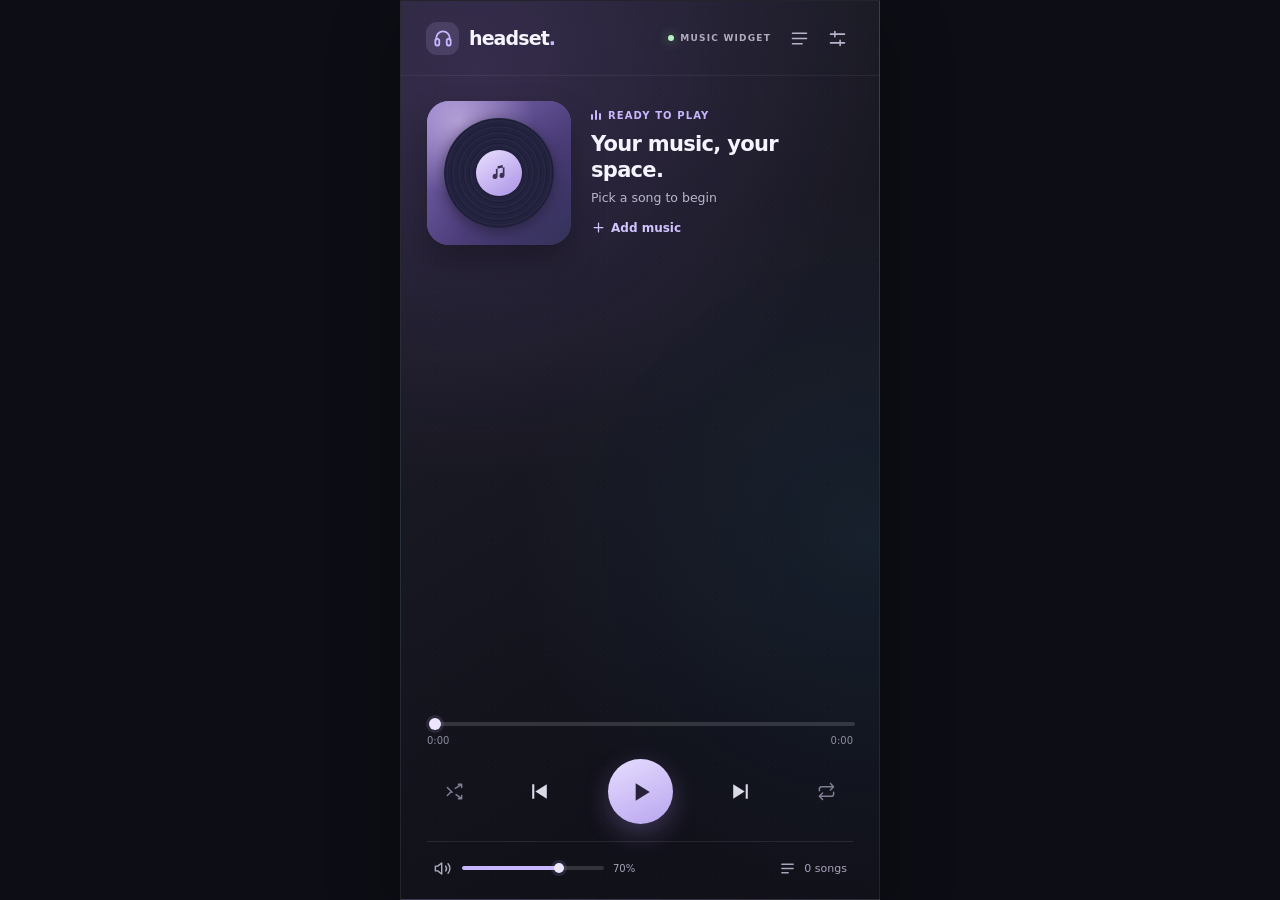
==== HeadSet-Widget-App/public/index.html @ 1e0bb7d7 "Add HeadSet Music Widget App" ====
<!doctype html>
<html lang="en">
<head>
  <meta charset="utf-8">
  <meta name="viewport" content="width=device-width, initial-scale=1">
  <meta name="theme-color" content="#111019">
  <meta name="description" content="HeadSet: a compact desktop music widget.">
  <title>HeadSet Widget</title>
  <link rel="icon" type="image/svg+xml" href="favicon.svg">
  <link rel="manifest" href="manifest.json">
  <link rel="stylesheet" href="style.css">
</head>
<body>
  <div class="widget" id="widget">
    <header class="bar">
      <div class="logo" aria-label="HeadSet music widget">
        <div class="logo-mark"><svg viewBox="0 0 24 24" fill="none" stroke="currentColor" stroke-width="2.2" stroke-linecap="round" stroke-linejoin="round"><path d="M4 14v-2a8 8 0 0 1 16 0v2"/><rect x="2.8" y="13" width="4.7" height="8" rx="2"/><rect x="16.5" y="13" width="4.7" height="8" rx="2"/></svg></div>
        <span>headset<span class="logo-dot">.</span></span>
      </div>
      <div class="bar-actions">
        <span class="live-tag"><span class="tiny-dot"></span> MUSIC WIDGET</span>
        <button class="icon-button" id="libraryToggle" type="button" aria-label="Open music library" title="Music library"><svg viewBox="0 0 24 24" fill="none" stroke="currentColor" stroke-width="1.8" stroke-linecap="round"><path d="M4 6h16M4 12h16M4 18h11"/></svg></button>
        <button class="icon-button" id="settingsToggle" type="button" aria-label="Open sound settings" title="Sound settings"><svg viewBox="0 0 24 24" fill="none" stroke="currentColor" stroke-width="1.8" stroke-linecap="round" stroke-linejoin="round"><path d="M4 7h16M4 17h16M9 4v6M15 14v6"/></svg></button>
      </div>
    </header>

    <main class="main-player">
      <div class="now-playing">
        <div class="album" id="album">
          <img id="cover" alt="Album artwork" hidden>
          <div class="album-fallback" id="artFallback" aria-hidden="true">
            <div class="record"><div class="record-core"><svg viewBox="0 0 24 24" fill="none"><path d="M10 6v10.1a2.6 2.6 0 1 1-1.8-2.5V8.4l9-2v8.7a2.6 2.6 0 1 1-1.8-2.5V4.2L10 5.4" fill="currentColor"/></svg></div></div>
          </div>
        </div>
        <div class="song-details">
          <div class="eyebrow"><span class="playing-indicator" id="playingIndicator"><i></i><i></i><i></i></span><span id="nowLabel">READY TO PLAY</span></div>
          <h1 id="title" title="">Your music, your space.</h1>
          <p id="artist">Pick a song to begin</p>
          <button id="addQuick" type="button" class="add-quick"><svg viewBox="0 0 24 24" fill="none" stroke="currentColor" stroke-width="2"><path d="M12 5v14M5 12h14" stroke-linecap="round"/></svg> Add music</button>
        </div>
      </div>

      <div class="timeline">
        <input type="range" min="0" max="1000" value="0" step="1" id="seek" aria-label="Song progress">
        <div class="times"><span id="elapsed">0:00</span><span id="duration">0:00</span></div>
      </div>

      <div class="player-buttons">
        <button class="mode-button" id="shuffle" type="button" aria-label="Shuffle off" title="Shuffle"><svg viewBox="0 0 24 24" fill="none" stroke="currentColor" stroke-width="1.9" stroke-linecap="round" stroke-linejoin="round"><path d="m17 3 4 0 0 4M3 17l5-5M13 8l8-5M17 21h4v-4M3 7l6 6M14 16l7 5"/></svg></button>
        <button class="transport" id="prev" type="button" aria-label="Previous song" title="Previous"><svg viewBox="0 0 24 24" fill="currentColor"><path d="M5 5h2v14H5zm14 0v14L8 12z"/></svg></button>
        <button class="play" id="play" type="button" aria-label="Play"><svg id="playIcon" viewBox="0 0 24 24" fill="currentColor"><path d="m8 4 13 8-13 8z"/></svg><svg id="pauseIcon" viewBox="0 0 24 24" fill="currentColor" hidden><rect x="6.5" y="4" width="4" height="16" rx="1.3"/><rect x="13.5" y="4" width="4" height="16" rx="1.3"/></svg></button>
        <button class="transport" id="next" type="button" aria-label="Next song" title="Next"><svg viewBox="0 0 24 24" fill="currentColor"><path d="M17 5h2v14h-2zM5 5v14l11-7z"/></svg></button>
        <button class="mode-button" id="repeat" type="button" aria-label="Repeat off" title="Repeat"><svg viewBox="0 0 24 24" fill="none" stroke="currentColor" stroke-width="1.9" stroke-linecap="round" stroke-linejoin="round"><path d="m17 2 4 4-4 4M3 11V9a3 3 0 0 1 3-3h15M7 22l-4-4 4-4M21 13v2a3 3 0 0 1-3 3H3"/></svg><span id="repeatOne" hidden>1</span></button>
      </div>

      <div class="bottom-bar">
        <div class="volume-control"><button id="mute" class="sm-icon" type="button" aria-label="Mute" title="Mute"><svg id="volumeIcon" viewBox="0 0 24 24" fill="none" stroke="currentColor" stroke-width="1.8" stroke-linecap="round" stroke-linejoin="round"><path d="M11 5 6 9H3v6h3l5 4V5ZM16 9a5 5 0 0 1 0 6M19 6a9 9 0 0 1 0 12"/></svg><svg id="mutedIcon" viewBox="0 0 24 24" fill="none" stroke="currentColor" stroke-width="1.8" stroke-linecap="round" hidden><path d="M11 5 6 9H3v6h3l5 4V5ZM16 9l5 6m0-6-5 6"/></svg></button><input id="volume" type="range" min="0" max="100" value="70" aria-label="Volume"><span id="volumeLabel">70%</span></div>
        <button id="queueShortcut" class="queue-shortcut" type="button"><svg viewBox="0 0 24 24" fill="none" stroke="currentColor" stroke-width="2" stroke-linecap="round"><path d="M4 6h16M4 12h16M4 18h9"/></svg><span id="songCount">0 songs</span></button>
      </div>
    </main>

    <section id="libraryPanel" class="panel" aria-label="Music library" hidden>
      <div class="panel-top"><div><span class="panel-kicker">YOUR COLLECTION</span><h2>Music library <span id="libraryCount">0</span></h2></div><button class="icon-button close" data-close type="button" aria-label="Close library">×</button></div>
      <div class="library-tools"><label class="search-wrap"><svg viewBox="0 0 24 24" fill="none" stroke="currentColor" stroke-width="2"><circle cx="11" cy="11" r="7"/><path d="m16 16 5 5"/></svg><input id="search" type="search" placeholder="Search your songs" aria-label="Search music"></label><button id="uploadBtn" class="upload-button" type="button" title="Add music" aria-label="Add music">+</button><button id="refresh" class="refresh-button" type="button" title="Rescan folder" aria-label="Refresh library"><svg viewBox="0 0 24 24" fill="none" stroke="currentColor" stroke-width="2"><path d="M20 7v5h-5M4 17v-5h5"/><path d="M5 9a7 7 0 0 1 12.4-2L20 12M4 12l2.6 5A7 7 0 0 0 19 15"/></svg></button></div>
      <div class="list-scroller"><ul id="songs" class="songs"></ul><div class="empty-list" id="emptyList" hidden><div class="empty-disc">♫</div><strong>No tracks here yet</strong><span>Add a music file to start listening.</span><button id="emptyAdd" type="button">Add your first song</button></div></div>
      <p class="panel-foot">Files from your music folder are available here.</p>
    </section>

    <section id="settingsPanel" class="panel" aria-label="Sound controls" hidden>
      <div class="panel-top"><div><span class="panel-kicker">MAKE IT YOURS</span><h2>Sound settings</h2></div><button class="icon-button close" data-close type="button" aria-label="Close sound settings">×</button></div>
      <h3 class="settings-caption">EQUALIZER</h3>
      <div class="preset-row" id="presetRow"><button type="button" data-preset="flat" class="preset selected">Flat</button><button type="button" data-preset="bass" class="preset">Bass</button><button type="button" data-preset="vocal" class="preset">Vocal</button><button type="button" data-preset="pop" class="preset">Pop</button><button type="button" data-preset="rock" class="preset">Rock</button></div>
      <div class="equalizer" id="equalizer">
        <div class="eq-band"><span id="db0">0</span><input id="eq0" type="range" min="-12" max="12" step="1" value="0" aria-label="60 hertz"><small>60</small></div>
        <div class="eq-band"><span id="db1">0</span><input id="eq1" type="range" min="-12" max="12" step="1" value="0" aria-label="250 hertz"><small>250</small></div>
        <div class="eq-band"><span id="db2">0</span><input id="eq2" type="range" min="-12" max="12" step="1" value="0" aria-label="1 kilohertz"><small>1k</small></div>
        <div class="eq-band"><span id="db3">0</span><input id="eq3" type="range" min="-12" max="12" step="1" value="0" aria-label="4 kilohertz"><small>4k</small></div>
        <div class="eq-band"><span id="db4">0</span><input id="eq4" type="range" min="-12" max="12" step="1" value="0" aria-label="12 kilohertz"><small>12k</small></div>
      </div>
      <div class="tempo-heading"><div><h3>Playback speed</h3><p>Slow down or speed up songs</p></div><strong id="speedLabel">1.00×</strong></div>
      <input id="speed" class="speed-slider" type="range" min="0.5" max="2" step="0.05" value="1" aria-label="Playback speed">
      <p class="settings-foot">Settings are saved on this device.</p>
    </section>
    <div class="toast" id="toast" role="status" aria-live="polite"></div>
  </div>
  <input id="fileInput" type="file" multiple accept="audio/*,.mp3,.m4a,.wav,.ogg,.flac,.aac,.opus" hidden>
  <audio id="audio" preload="metadata"></audio>
  <script src="app.js"></script>
</body>
</html>
---- HeadSet-Widget-App/public/style.css ----
:root{color-scheme:dark;--bg:#101018;--panel:#181821;--muted:#9391a4;--text:#f6f4ff;--accent:#c8b6ff;--accent2:#96d5e6;--line:rgba(255,255,255,.09)}
*{box-sizing:border-box}html,body{margin:0;min-height:100%;font-family:Inter,"Segoe UI",system-ui,sans-serif}body{background:#0d0d15;color:var(--text);display:grid;place-items:center;overflow:hidden}button,input{font:inherit}button{cursor:pointer}button:focus-visible,input:focus-visible{outline:2px solid #d8c4ff;outline-offset:4px}button{border:0;background:transparent;color:inherit}button:disabled{opacity:.45;cursor:default}[hidden]{display:none!important}svg{width:21px;height:21px;display:block}.widget{height:100dvh;min-height:430px;width:100%;max-width:480px;overflow:hidden;isolation:isolate;position:relative;background:radial-gradient(circle at 16% 8%,rgba(160,108,237,.18),transparent 44%),radial-gradient(circle at 98% 60%,rgba(53,138,178,.11),transparent 49%),linear-gradient(148deg,#20202b,#11111a 78%);border:1px solid rgba(255,255,255,.075);box-shadow:0 22px 65px rgba(0,0,0,.3);display:flex;flex-direction:column}
.widget::before{content:"";position:absolute;inset:0;pointer-events:none;background-image:radial-gradient(rgba(255,255,255,.075) .4px,transparent .4px);background-size:7px 7px;opacity:.22}.bar{position:relative;z-index:1;height:75px;flex-shrink:0;display:flex;align-items:center;justify-content:space-between;padding:0 25px;border-bottom:1px solid rgba(255,255,255,.055)}.logo{display:flex;gap:10px;align-items:center;font-size:19px;font-weight:750;letter-spacing:-.9px}.logo-mark{width:33px;height:33px;display:grid;place-items:center;background:rgba(200,182,255,.15);color:var(--accent);border-radius:11px}.logo-mark svg{width:20px;height:20px}.logo-dot{color:var(--accent)}.bar-actions{display:flex;align-items:center;gap:5px}.live-tag{font-size:9px;letter-spacing:1.2px;font-weight:750;color:#b3acbf;display:flex;align-items:center;gap:6px;margin-right:7px;white-space:nowrap}.tiny-dot{width:6px;height:6px;background:#b7f3c0;border-radius:50%;box-shadow:0 0 12px rgba(166,246,176,.6)}.icon-button{width:33px;height:33px;display:grid;place-items:center;border-radius:11px;color:#b8b4c9;transition:.18s}.icon-button:hover,.icon-button.active{background:rgba(255,255,255,.11);color:#fff}.main-player{position:relative;z-index:1;display:flex;flex-direction:column;flex:1;padding:23px 26px 15px;min-height:0}.now-playing{display:flex;gap:20px;align-items:center;min-height:147px}.album{height:144px;width:144px;flex-shrink:0;border-radius:22px;overflow:hidden;position:relative;box-shadow:0 16px 32px rgba(0,0,0,.28),inset 0 0 0 1px rgba(255,255,255,.2);background:linear-gradient(140deg,#8b78ce,#322c67 65%,#131932)}.album img{width:100%;height:100%;object-fit:cover}.album-fallback{height:100%;display:grid;place-items:center;background:radial-gradient(circle at 22% 14%,rgba(241,221,255,.5),transparent 45%),linear-gradient(135deg,#8670c0,#4c3d79 60%,#323157)}.record{width:110px;height:110px;border-radius:50%;background:repeating-radial-gradient(circle,#22223f 0,#22223f 3px,#292947 4px,#1a1b31 6px);display:grid;place-items:center;box-shadow:0 4px 15px #201b30aa}.record-core{height:46px;width:46px;border-radius:50%;background:linear-gradient(145deg,#eadfff,#a992e5);display:grid;place-items:center;color:#393353}.record-core svg{height:23px;width:23px}body.playing .record{animation:spin 10s linear infinite}@keyframes spin{to{transform:rotate(360deg)}}.song-details{min-width:0;display:flex;flex-direction:column;align-items:flex-start}.eyebrow{font-size:10px;letter-spacing:1.1px;font-weight:800;color:var(--accent);display:flex;align-items:center;gap:7px;margin-bottom:10px}.playing-indicator{display:flex;gap:2px;align-items:end;height:10px}.playing-indicator i{height:6px;width:2px;border-radius:3px;background:currentColor}.playing-indicator i:nth-child(2){height:10px}.playing-indicator i:nth-child(3){height:7px}body.playing .playing-indicator i{animation:bars .7s infinite alternate ease-in-out}body.playing .playing-indicator i:nth-child(2){animation-delay:.2s}body.playing .playing-indicator i:nth-child(3){animation-delay:.4s}@keyframes bars{to{height:3px}}.song-details h1{font-size:21px;line-height:1.24;font-weight:780;letter-spacing:-.7px;margin:0 0 7px;overflow:hidden;display:-webkit-box;-webkit-line-clamp:2;-webkit-box-orient:vertical;word-break:break-word}.song-details p{margin:0;font-size:12.5px;color:#bab7cc;white-space:nowrap;overflow:hidden;text-overflow:ellipsis;max-width:100%}.add-quick{display:flex;gap:5px;align-items:center;color:#d2c4ff;font-size:12px;margin-top:15px;padding:0;font-weight:700}.add-quick svg{width:15px;height:15px}.add-quick:hover{text-decoration:underline}.timeline{margin-top:auto;padding-top:24px}.timeline input,.volume-control input,.speed-slider{appearance:none;-webkit-appearance:none;width:100%;height:18px;background:transparent;cursor:pointer;display:block}.timeline input::-webkit-slider-runnable-track,.volume-control input::-webkit-slider-runnable-track,.speed-slider::-webkit-slider-runnable-track{height:4px;border-radius:99px;background:linear-gradient(to right,var(--accent) var(--fill,0%),rgba(255,255,255,.14) var(--fill,0%))}.timeline input::-moz-range-track,.volume-control input::-moz-range-track,.speed-slider::-moz-range-track{height:4px;border-radius:99px;background:rgba(255,255,255,.14)}.timeline input::-moz-range-progress,.volume-control input::-moz-range-progress,.speed-slider::-moz-range-progress{height:4px;background:var(--accent)}.timeline input::-webkit-slider-thumb,.volume-control input::-webkit-slider-thumb,.speed-slider::-webkit-slider-thumb{appearance:none;-webkit-appearance:none;background:#eee6ff;width:12px;height:12px;border-radius:50%;margin-top:-4px;box-shadow:0 0 0 3px rgba(203,177,255,.12)}.timeline input::-moz-range-thumb,.volume-control input::-moz-range-thumb,.speed-slider::-moz-range-thumb{border:0;width:12px;height:12px;background:#eee6ff;border-radius:50%}.times{display:flex;justify-content:space-between;color:#8e8c9e;font-size:10px;margin-top:1px;font-variant-numeric:tabular-nums}.player-buttons{display:flex;justify-content:space-between;align-items:center;gap:8px;margin:13px 10px 17px}.player-buttons button{display:grid;place-items:center}.mode-button{width:34px;height:34px;position:relative;color:#817d94}.mode-button.on{color:var(--accent)}.mode-button svg{height:19px;width:19px}.mode-button span{position:absolute;right:1px;bottom:-1px;border-radius:50%;background:#c8b6ff;color:#251d38;font-size:9px;width:12px;height:12px;display:grid;place-items:center}.transport{width:41px;height:41px;color:#dbd8e8}.transport svg{width:25px;height:25px}.transport:hover,.mode-button:hover{color:white}.play{width:65px;height:65px;border-radius:50%;background:linear-gradient(155deg,#e6ddff,#b9a5ef);color:#27213a;box-shadow:0 9px 26px #a68add4d;transition:transform .15s}.play:hover{transform:scale(1.05)}.play:active{transform:scale(.97)}.play svg{width:26px;height:26px}.bottom-bar{border-top:1px solid var(--line);padding:15px 0 5px;display:flex;align-items:center;justify-content:space-between;gap:17px}.volume-control{display:flex;align-items:center;gap:7px;flex:1;max-width:214px}.sm-icon{width:26px;display:grid;place-items:center;color:#aca9c0}.sm-icon svg{width:19px;height:19px}.volume-control input{flex:1;min-width:0}.volume-control input::-webkit-slider-thumb{width:10px;height:10px;margin-top:-3px}.volume-control span{font-size:10px;font-variant-numeric:tabular-nums;color:#a7a2b9;min-width:28px}.queue-shortcut{display:flex;align-items:center;gap:8px;font-size:11px;color:#a9a3bc;white-space:nowrap}.queue-shortcut svg{width:17px;height:17px}.queue-shortcut:hover{color:white}
.panel{position:absolute;z-index:4;inset:75px 0 0;background:linear-gradient(148deg,#1f1d2c,#15141f 85%);padding:25px 24px 15px;display:flex;flex-direction:column;box-shadow:0 -9px 28px rgba(0,0,0,.1);animation:slide .22s ease-out;overflow:hidden}@keyframes slide{from{opacity:.3;transform:translateY(22px)}to{opacity:1;transform:translateY(0)}}.panel-top{display:flex;justify-content:space-between;align-items:flex-start;gap:10px}.panel-kicker{font-size:9px;color:#aa9bcd;font-weight:800;letter-spacing:1.4px}.panel-top h2{font-size:23px;margin:7px 0 20px;letter-spacing:-.8px}.panel-top h2 span{font-size:12px;vertical-align:middle;color:#8e85a8;background:#302d40;border-radius:8px;padding:3px 8px;margin-left:4px}.close{font-size:26px;line-height:1}.library-tools{display:flex;gap:8px;margin-bottom:12px}.search-wrap{display:flex;gap:9px;align-items:center;background:#292738;border:1px solid rgba(255,255,255,.07);padding:0 13px;border-radius:12px;flex:1;min-width:0}.search-wrap svg{width:16px;height:16px;color:#a8a3ba}.search-wrap input{background:transparent;outline:0;border:0;color:white;font-size:12px;width:100%;height:40px;min-width:0}.search-wrap input::placeholder{color:#8f8aa2}.upload-button,.refresh-button{width:40px;height:40px;flex-shrink:0;border-radius:12px;display:grid;place-items:center;font-size:25px}.upload-button{background:var(--accent);color:#302340}.refresh-button{border:1px solid rgba(255,255,255,.1);color:#a8a1bb}.refresh-button svg{width:18px;height:18px}.list-scroller{overflow-y:auto;min-height:0;flex:1;scrollbar-width:thin;scrollbar-color:#4b465f transparent}.songs{list-style:none;padding:0;margin:0}.songs li+li{border-top:1px solid rgba(255,255,255,.05)}.song-button{display:flex;width:100%;align-items:center;text-align:left;gap:11px;padding:9px 6px;border-radius:12px}.song-button:hover,.song-button.active{background:rgba(200,182,255,.09)}.mini-art{height:41px;width:41px;border-radius:10px;display:grid;place-items:center;flex-shrink:0;color:#dfd2ff;background:linear-gradient(140deg,#655886,#302842);overflow:hidden}.mini-art img{width:100%;height:100%;object-fit:cover}.mini-art svg{width:20px;height:20px}.list-meta{display:block;min-width:0;flex:1}.list-meta strong{font-size:12px;white-space:nowrap;overflow:hidden;text-overflow:ellipsis;display:block}.list-meta small{font-size:10px;color:#a8a3bb;white-space:nowrap;overflow:hidden;text-overflow:ellipsis;display:block;margin-top:4px}.song-button .song-arrow{color:#b5a0ff;font-size:13px;margin-right:7px}.panel-foot,.settings-foot{font-size:10px;color:#79758e;margin:12px 1px 2px}.empty-list{text-align:center;display:flex;flex-direction:column;align-items:center;gap:9px;margin-top:34px;font-size:12px;color:#a7a1ba}.empty-disc{font-size:36px;color:#c1adef}.empty-list strong{font-size:14px;color:white}.empty-list button{background:#c8b6ff;color:#282135;border-radius:10px;padding:9px 16px;margin-top:8px;font-size:11px;font-weight:750}.settings-caption{font-size:11px;letter-spacing:1.1px;color:#9f95b9;margin:1px 0 12px}.preset-row{display:flex;gap:6px}.preset{border:1px solid rgba(255,255,255,.1);background:rgba(255,255,255,.04);border-radius:10px;flex:1;padding:9px 0;font-size:10px;color:#b7b1c8}.preset.selected{border-color:#bfa9ed;background:rgba(191,169,237,.2);color:#ebdcff}.equalizer{display:flex;justify-content:space-around;gap:9px;margin:18px 0 18px}.eq-band{display:flex;flex-direction:column;align-items:center;gap:7px;flex:1}.eq-band span{font-size:10px;color:#cbbdf2}.eq-band small{font-size:10px;color:#8e86a2}.eq-band input{writing-mode:vertical-lr;direction:rtl;appearance:slider-vertical;-webkit-appearance:slider-vertical;height:109px;width:20px;accent-color:#c8b6ff}.tempo-heading{display:flex;align-items:center;justify-content:space-between;border-top:1px solid var(--line);padding-top:15px}.tempo-heading h3{font-size:13px;margin:0 0 5px}.tempo-heading p{font-size:10px;color:#aaa2ba;margin:0}.tempo-heading strong{font-size:13px;color:#cbbaff}.speed-slider{margin:10px 0 3px}.settings-foot{margin-top:auto}.toast{position:absolute;z-index:10;left:50%;bottom:12px;transform:translate(-50%,20px);opacity:0;pointer-events:none;padding:9px 15px;background:#dbcaff;color:#29233a;border-radius:99px;font-size:11px;font-weight:750;box-shadow:0 6px 22px #0008;transition:.2s;white-space:nowrap}.toast.visible{opacity:1;transform:translate(-50%,0)}
@media(max-width:410px){.bar{padding:0 17px}.main-player{padding:20px 20px 14px}.now-playing{gap:14px}.album{width:120px;height:120px}.record{width:92px;height:92px}.song-details h1{font-size:18px}.song-details p{font-size:11px}.live-tag{display:none}.panel{padding:22px 19px 13px}}
@media(max-height:480px){.bar{height:62px}.widget{min-height:0}.main-player{padding-top:13px}.now-playing{min-height:112px}.album{height:112px;width:112px}.record{height:85px;width:85px}.timeline{padding-top:10px}.player-buttons{margin:8px 8px}.play{width:51px;height:51px}.bottom-bar{padding-top:9px}.panel{inset:62px 0 0}}
@media(prefers-reduced-motion:reduce){*,*:before,*:after{animation:none!important;transition:none!important}}
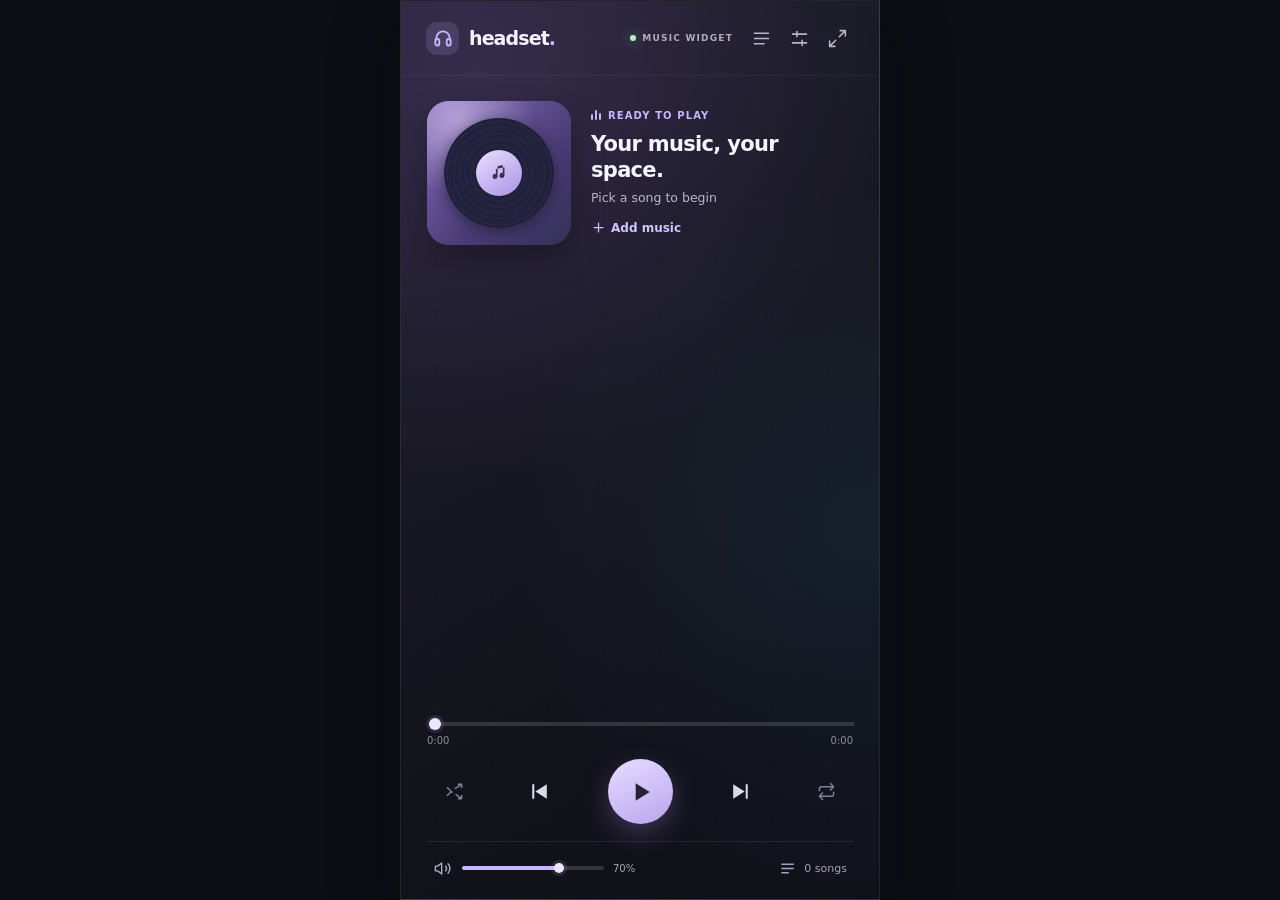
==== commit e513af2d: "Unify START_WIDGET_WINDOWS, run, and build into root HeadSet.exe launcher" ====
--- a/HeadSet-Widget-App/public/index.html
+++ b/HeadSet-Widget-App/public/index.html
@@ -21,6 +21,7 @@
         <span class="live-tag"><span class="tiny-dot"></span> MUSIC WIDGET</span>
         <button class="icon-button" id="libraryToggle" type="button" aria-label="Open music library" title="Music library"><svg viewBox="0 0 24 24" fill="none" stroke="currentColor" stroke-width="1.8" stroke-linecap="round"><path d="M4 6h16M4 12h16M4 18h11"/></svg></button>
         <button class="icon-button" id="settingsToggle" type="button" aria-label="Open sound settings" title="Sound settings"><svg viewBox="0 0 24 24" fill="none" stroke="currentColor" stroke-width="1.8" stroke-linecap="round" stroke-linejoin="round"><path d="M4 7h16M4 17h16M9 4v6M15 14v6"/></svg></button>
+        <button class="icon-button" id="desktopToggle" type="button" aria-label="Open Desktop Player" title="Open Full Desktop Player" onclick="fetch('/api/open-desktop').catch(()=>{})"><svg viewBox="0 0 24 24" fill="none" stroke="currentColor" stroke-width="1.8" stroke-linecap="round" stroke-linejoin="round"><path d="M15 3h6v6M9 21H3v-6M21 3l-7 7M3 21l7-7"/></svg></button>
       </div>
     </header>
 
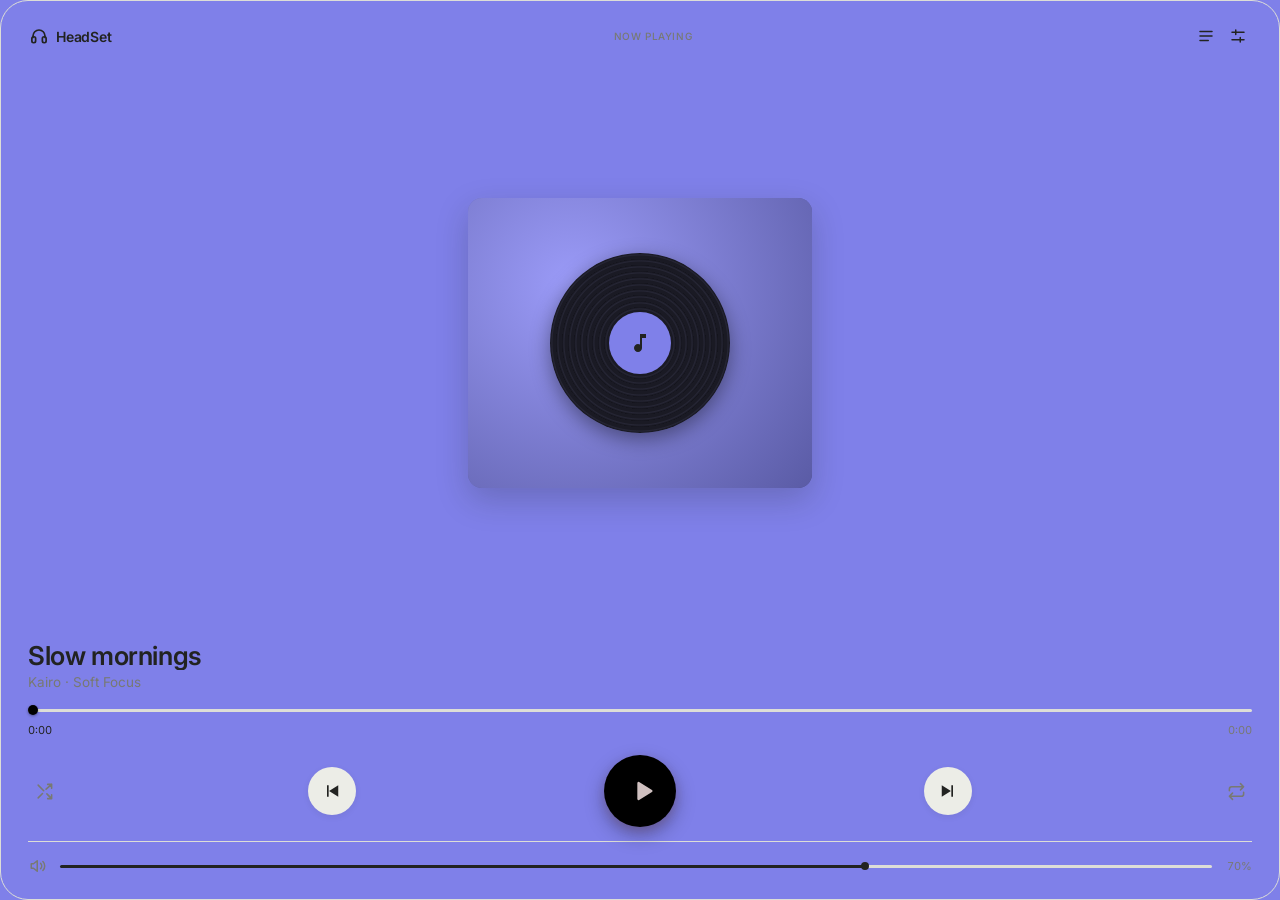
==== commit 679ceef5: "Implement Figma widget design, smooth play/pause transition, and direct HeadSet.exe launcher" ====
--- a/HeadSet-Widget-App/public/index.html
+++ b/HeadSet-Widget-App/public/index.html
@@ -2,75 +2,195 @@
 <html lang="en">
 <head>
   <meta charset="utf-8">
-  <meta name="viewport" content="width=device-width, initial-scale=1">
-  <meta name="theme-color" content="#111019">
-  <meta name="description" content="HeadSet: a compact desktop music widget.">
+  <meta name="viewport" content="width=device-width, initial-scale=1, maximum-scale=1, user-scalable=no">
+  <meta name="theme-color" content="#7F80E9">
+  <meta name="description" content="HeadSet: Compact PC Music Widget">
   <title>HeadSet Widget</title>
   <link rel="icon" type="image/svg+xml" href="favicon.svg">
   <link rel="manifest" href="manifest.json">
   <link rel="stylesheet" href="style.css">
+  <link rel="preconnect" href="https://fonts.googleapis.com">
+  <link rel="preconnect" href="https://fonts.gstatic.com" crossorigin>
+  <link href="https://fonts.googleapis.com/css2?family=Inter:wght@400;500;600;700&display=swap" rel="stylesheet">
 </head>
 <body>
-  <div class="widget" id="widget">
-    <header class="bar">
-      <div class="logo" aria-label="HeadSet music widget">
-        <div class="logo-mark"><svg viewBox="0 0 24 24" fill="none" stroke="currentColor" stroke-width="2.2" stroke-linecap="round" stroke-linejoin="round"><path d="M4 14v-2a8 8 0 0 1 16 0v2"/><rect x="2.8" y="13" width="4.7" height="8" rx="2"/><rect x="16.5" y="13" width="4.7" height="8" rx="2"/></svg></div>
-        <span>headset<span class="logo-dot">.</span></span>
-      </div>
-      <div class="bar-actions">
-        <span class="live-tag"><span class="tiny-dot"></span> MUSIC WIDGET</span>
-        <button class="icon-button" id="libraryToggle" type="button" aria-label="Open music library" title="Music library"><svg viewBox="0 0 24 24" fill="none" stroke="currentColor" stroke-width="1.8" stroke-linecap="round"><path d="M4 6h16M4 12h16M4 18h11"/></svg></button>
-        <button class="icon-button" id="settingsToggle" type="button" aria-label="Open sound settings" title="Sound settings"><svg viewBox="0 0 24 24" fill="none" stroke="currentColor" stroke-width="1.8" stroke-linecap="round" stroke-linejoin="round"><path d="M4 7h16M4 17h16M9 4v6M15 14v6"/></svg></button>
-        <button class="icon-button" id="desktopToggle" type="button" aria-label="Open Desktop Player" title="Open Full Desktop Player" onclick="fetch('/api/open-desktop').catch(()=>{})"><svg viewBox="0 0 24 24" fill="none" stroke="currentColor" stroke-width="1.8" stroke-linecap="round" stroke-linejoin="round"><path d="M15 3h6v6M9 21H3v-6M21 3l-7 7M3 21l7-7"/></svg></button>
+  <div class="figma-widget" id="widget">
+    
+    <!-- 1. Top Bar: HeadSet + NOW PLAYING + Action Icons (No minimize, No maximize) -->
+    <header class="figma-bar">
+      <div class="figma-brand" aria-label="HeadSet">
+        <div class="figma-brand-icon">
+          <svg viewBox="0 0 24 24" fill="none" stroke="#222321" stroke-width="2.3" stroke-linecap="round" stroke-linejoin="round">
+            <path d="M4 14v-2a8 8 0 0 1 16 0v2"/>
+            <rect x="2.5" y="13" width="5" height="8" rx="2.2"/>
+            <rect x="16.5" y="13" width="5" height="8" rx="2.2"/>
+          </svg>
+        </div>
+        <span class="figma-brand-title">HeadSet</span>
+      </div>
+
+      <div class="figma-now-label" id="nowLabel">NOW PLAYING</div>
+
+      <div class="figma-actions">
+        <!-- Library Drawer Toggle -->
+        <button class="figma-icon-btn" id="libraryToggle" type="button" aria-label="Open music library" title="Music library">
+          <svg viewBox="0 0 24 24" fill="none" stroke="#222321" stroke-width="2" stroke-linecap="round">
+            <path d="M4 6h16M4 12h16M4 18h11"/>
+          </svg>
+        </button>
+        <!-- Sound Settings Toggle -->
+        <button class="figma-icon-btn" id="settingsToggle" type="button" aria-label="Sound settings & EQ" title="Sound settings">
+          <svg viewBox="0 0 24 24" fill="none" stroke="#222321" stroke-width="2" stroke-linecap="round">
+            <path d="M4 7h16M4 17h16M9 4v6M15 14v6"/>
+          </svg>
+        </button>
       </div>
     </header>
 
-    <main class="main-player">
-      <div class="now-playing">
-        <div class="album" id="album">
-          <img id="cover" alt="Album artwork" hidden>
-          <div class="album-fallback" id="artFallback" aria-hidden="true">
-            <div class="record"><div class="record-core"><svg viewBox="0 0 24 24" fill="none"><path d="M10 6v10.1a2.6 2.6 0 1 1-1.8-2.5V8.4l9-2v8.7a2.6 2.6 0 1 1-1.8-2.5V4.2L10 5.4" fill="currentColor"/></svg></div></div>
+    <!-- 2. Album Cover Artwork -->
+    <div class="figma-art-wrap">
+      <div class="figma-art" id="album">
+        <img id="cover" alt="Album artwork" hidden>
+        <div class="figma-art-fallback" id="artFallback" aria-hidden="true">
+          <div class="figma-record">
+            <div class="figma-record-center">
+              <svg viewBox="0 0 24 24" fill="currentColor">
+                <path d="M12 3v10.55c-.59-.34-1.27-.55-2-.55-2.21 0-4 1.79-4 4s1.79 4 4 4 4-1.79 4-4V7h4V3h-6z"/>
+              </svg>
+            </div>
           </div>
         </div>
-        <div class="song-details">
-          <div class="eyebrow"><span class="playing-indicator" id="playingIndicator"><i></i><i></i><i></i></span><span id="nowLabel">READY TO PLAY</span></div>
-          <h1 id="title" title="">Your music, your space.</h1>
-          <p id="artist">Pick a song to begin</p>
-          <button id="addQuick" type="button" class="add-quick"><svg viewBox="0 0 24 24" fill="none" stroke="currentColor" stroke-width="2"><path d="M12 5v14M5 12h14" stroke-linecap="round"/></svg> Add music</button>
-        </div>
-      </div>
-
-      <div class="timeline">
+      </div>
+    </div>
+
+    <!-- 3. Track Details (Title & Artist) -->
+    <div class="figma-meta">
+      <h1 class="figma-title" id="title" title="Your music, your space.">Slow mornings</h1>
+      <p class="figma-artist" id="artist">Kairo · Soft Focus</p>
+    </div>
+
+    <!-- 4. Progress Bar & Timestamp -->
+    <div class="figma-timeline">
+      <div class="figma-seek-container">
         <input type="range" min="0" max="1000" value="0" step="1" id="seek" aria-label="Song progress">
-        <div class="times"><span id="elapsed">0:00</span><span id="duration">0:00</span></div>
-      </div>
-
-      <div class="player-buttons">
-        <button class="mode-button" id="shuffle" type="button" aria-label="Shuffle off" title="Shuffle"><svg viewBox="0 0 24 24" fill="none" stroke="currentColor" stroke-width="1.9" stroke-linecap="round" stroke-linejoin="round"><path d="m17 3 4 0 0 4M3 17l5-5M13 8l8-5M17 21h4v-4M3 7l6 6M14 16l7 5"/></svg></button>
-        <button class="transport" id="prev" type="button" aria-label="Previous song" title="Previous"><svg viewBox="0 0 24 24" fill="currentColor"><path d="M5 5h2v14H5zm14 0v14L8 12z"/></svg></button>
-        <button class="play" id="play" type="button" aria-label="Play"><svg id="playIcon" viewBox="0 0 24 24" fill="currentColor"><path d="m8 4 13 8-13 8z"/></svg><svg id="pauseIcon" viewBox="0 0 24 24" fill="currentColor" hidden><rect x="6.5" y="4" width="4" height="16" rx="1.3"/><rect x="13.5" y="4" width="4" height="16" rx="1.3"/></svg></button>
-        <button class="transport" id="next" type="button" aria-label="Next song" title="Next"><svg viewBox="0 0 24 24" fill="currentColor"><path d="M17 5h2v14h-2zM5 5v14l11-7z"/></svg></button>
-        <button class="mode-button" id="repeat" type="button" aria-label="Repeat off" title="Repeat"><svg viewBox="0 0 24 24" fill="none" stroke="currentColor" stroke-width="1.9" stroke-linecap="round" stroke-linejoin="round"><path d="m17 2 4 4-4 4M3 11V9a3 3 0 0 1 3-3h15M7 22l-4-4 4-4M21 13v2a3 3 0 0 1-3 3H3"/></svg><span id="repeatOne" hidden>1</span></button>
-      </div>
-
-      <div class="bottom-bar">
-        <div class="volume-control"><button id="mute" class="sm-icon" type="button" aria-label="Mute" title="Mute"><svg id="volumeIcon" viewBox="0 0 24 24" fill="none" stroke="currentColor" stroke-width="1.8" stroke-linecap="round" stroke-linejoin="round"><path d="M11 5 6 9H3v6h3l5 4V5ZM16 9a5 5 0 0 1 0 6M19 6a9 9 0 0 1 0 12"/></svg><svg id="mutedIcon" viewBox="0 0 24 24" fill="none" stroke="currentColor" stroke-width="1.8" stroke-linecap="round" hidden><path d="M11 5 6 9H3v6h3l5 4V5ZM16 9l5 6m0-6-5 6"/></svg></button><input id="volume" type="range" min="0" max="100" value="70" aria-label="Volume"><span id="volumeLabel">70%</span></div>
-        <button id="queueShortcut" class="queue-shortcut" type="button"><svg viewBox="0 0 24 24" fill="none" stroke="currentColor" stroke-width="2" stroke-linecap="round"><path d="M4 6h16M4 12h16M4 18h9"/></svg><span id="songCount">0 songs</span></button>
-      </div>
-    </main>
-
+      </div>
+      <div class="figma-times">
+        <span id="elapsed">0:00</span>
+        <span id="duration">0:00</span>
+      </div>
+    </div>
+
+    <!-- 5. Controls: Shuffle | Prev | Play/Pause (Animated) | Next | Repeat -->
+    <div class="figma-controls">
+      <!-- Shuffle -->
+      <button class="figma-mode-btn" id="shuffle" type="button" aria-label="Shuffle" title="Shuffle">
+        <svg viewBox="0 0 24 24" fill="none" stroke="currentColor" stroke-width="2" stroke-linecap="round" stroke-linejoin="round">
+          <path d="m16 3 5 0 0 5M4 20l5.5-5.5M14 9l7-6M16 21h5v-5M4 4l7 7M15 15l6 6"/>
+        </svg>
+      </button>
+
+      <!-- Previous (Pill 48x48) -->
+      <button class="figma-step-btn" id="prev" type="button" aria-label="Previous song" title="Previous">
+        <svg viewBox="0 0 24 24" fill="#222321">
+          <path d="M6 5h2v14H6zm13.5 0v14L8.5 12z"/>
+        </svg>
+      </button>
+
+      <!-- Play / Pause (Big 72x72 Circle with Smooth Animated Morph Transition) -->
+      <button class="figma-play-btn" id="play" type="button" aria-label="Play / Pause" title="Play / Pause">
+        <div class="icon-layer play-state" id="playIcon">
+          <svg viewBox="0 0 24 24" fill="#CFC0C0">
+            <path d="M8 5.14v13.72a1 1 0 0 0 1.55.83l11-6.86a1 1 0 0 0 0-1.66l-11-6.86a1 1 0 0 0-1.55.83z"/>
+          </svg>
+        </div>
+        <div class="icon-layer pause-state" id="pauseIcon">
+          <span class="pause-bar"></span>
+          <span class="pause-bar"></span>
+        </div>
+      </button>
+
+      <!-- Next (Pill 48x48) -->
+      <button class="figma-step-btn" id="next" type="button" aria-label="Next song" title="Next">
+        <svg viewBox="0 0 24 24" fill="#222321">
+          <path d="M16 5h2v14h-2zm-11.5 0v14l11-7z"/>
+        </svg>
+      </button>
+
+      <!-- Repeat -->
+      <button class="figma-mode-btn" id="repeat" type="button" aria-label="Repeat" title="Repeat">
+        <svg viewBox="0 0 24 24" fill="none" stroke="currentColor" stroke-width="2" stroke-linecap="round" stroke-linejoin="round">
+          <path d="m17 2 4 4-4 4M3 11V9a3 3 0 0 1 3-3h15M7 22l-4-4 4-4M21 13v2a3 3 0 0 1-3 3H3"/>
+        </svg>
+        <span id="repeatOne" hidden>1</span>
+      </button>
+    </div>
+
+    <!-- 6. Bottom Volume Control with Divider -->
+    <div class="figma-bottom">
+      <div class="figma-divider"></div>
+      <div class="figma-volume-row">
+        <button id="mute" class="figma-vol-btn" type="button" aria-label="Mute" title="Mute">
+          <svg id="volumeIcon" viewBox="0 0 24 24" fill="none" stroke="#787973" stroke-width="2" stroke-linecap="round" stroke-linejoin="round">
+            <path d="M11 5 6 9H3v6h3l5 4V5ZM15.5 8.5a5 5 0 0 1 0 7M18.5 6a8.5 8.5 0 0 1 0 12"/>
+          </svg>
+          <svg id="mutedIcon" viewBox="0 0 24 24" fill="none" stroke="#787973" stroke-width="2" stroke-linecap="round" stroke-linejoin="round" hidden>
+            <path d="M11 5 6 9H3v6h3l5 4V5ZM16 9l5 6m0-6-5 6"/>
+          </svg>
+        </button>
+        <div class="figma-vol-slider-wrap">
+          <input id="volume" type="range" min="0" max="100" value="70" aria-label="Volume">
+        </div>
+        <span id="volumeLabel" class="figma-vol-pct">70%</span>
+      </div>
+    </div>
+
+    <!-- 7. Sliding Library Drawer Panel -->
     <section id="libraryPanel" class="panel" aria-label="Music library" hidden>
-      <div class="panel-top"><div><span class="panel-kicker">YOUR COLLECTION</span><h2>Music library <span id="libraryCount">0</span></h2></div><button class="icon-button close" data-close type="button" aria-label="Close library">×</button></div>
-      <div class="library-tools"><label class="search-wrap"><svg viewBox="0 0 24 24" fill="none" stroke="currentColor" stroke-width="2"><circle cx="11" cy="11" r="7"/><path d="m16 16 5 5"/></svg><input id="search" type="search" placeholder="Search your songs" aria-label="Search music"></label><button id="uploadBtn" class="upload-button" type="button" title="Add music" aria-label="Add music">+</button><button id="refresh" class="refresh-button" type="button" title="Rescan folder" aria-label="Refresh library"><svg viewBox="0 0 24 24" fill="none" stroke="currentColor" stroke-width="2"><path d="M20 7v5h-5M4 17v-5h5"/><path d="M5 9a7 7 0 0 1 12.4-2L20 12M4 12l2.6 5A7 7 0 0 0 19 15"/></svg></button></div>
-      <div class="list-scroller"><ul id="songs" class="songs"></ul><div class="empty-list" id="emptyList" hidden><div class="empty-disc">♫</div><strong>No tracks here yet</strong><span>Add a music file to start listening.</span><button id="emptyAdd" type="button">Add your first song</button></div></div>
-      <p class="panel-foot">Files from your music folder are available here.</p>
+      <div class="panel-top">
+        <div>
+          <span class="panel-kicker">YOUR COLLECTION</span>
+          <h2>Music library <span id="libraryCount">0</span></h2>
+        </div>
+        <button class="icon-button close" data-close type="button" aria-label="Close library">×</button>
+      </div>
+      <div class="library-tools">
+        <label class="search-wrap">
+          <svg viewBox="0 0 24 24" fill="none" stroke="currentColor" stroke-width="2"><circle cx="11" cy="11" r="7"/><path d="m16 16 5 5"/></svg>
+          <input id="search" type="search" placeholder="Search your songs" aria-label="Search music">
+        </label>
+        <button id="uploadBtn" class="upload-button" type="button" title="Add music" aria-label="Add music">+</button>
+        <button id="refresh" class="refresh-button" type="button" title="Rescan folder" aria-label="Refresh library">
+          <svg viewBox="0 0 24 24" fill="none" stroke="currentColor" stroke-width="2"><path d="M20 7v5h-5M4 17v-5h5"/><path d="M5 9a7 7 0 0 1 12.4-2L20 12M4 12l2.6 5A7 7 0 0 0 19 15"/></svg>
+        </button>
+      </div>
+      <div class="list-scroller">
+        <ul id="songs" class="songs"></ul>
+        <div class="empty-list" id="emptyList" hidden>
+          <div class="empty-disc">♫</div>
+          <strong>No tracks here yet</strong>
+          <span>Add a music file to start listening.</span>
+          <button id="emptyAdd" type="button">Add your first song</button>
+        </div>
+      </div>
     </section>
 
+    <!-- 8. Sliding Sound Controls & Equalizer Panel -->
     <section id="settingsPanel" class="panel" aria-label="Sound controls" hidden>
-      <div class="panel-top"><div><span class="panel-kicker">MAKE IT YOURS</span><h2>Sound settings</h2></div><button class="icon-button close" data-close type="button" aria-label="Close sound settings">×</button></div>
+      <div class="panel-top">
+        <div>
+          <span class="panel-kicker">MAKE IT YOURS</span>
+          <h2>Sound settings</h2>
+        </div>
+        <button class="icon-button close" data-close type="button" aria-label="Close sound settings">×</button>
+      </div>
       <h3 class="settings-caption">EQUALIZER</h3>
-      <div class="preset-row" id="presetRow"><button type="button" data-preset="flat" class="preset selected">Flat</button><button type="button" data-preset="bass" class="preset">Bass</button><button type="button" data-preset="vocal" class="preset">Vocal</button><button type="button" data-preset="pop" class="preset">Pop</button><button type="button" data-preset="rock" class="preset">Rock</button></div>
+      <div class="preset-row" id="presetRow">
+        <button type="button" data-preset="flat" class="preset selected">Flat</button>
+        <button type="button" data-preset="bass" class="preset">Bass</button>
+        <button type="button" data-preset="vocal" class="preset">Vocal</button>
+        <button type="button" data-preset="pop" class="preset">Pop</button>
+        <button type="button" data-preset="rock" class="preset">Rock</button>
+      </div>
       <div class="equalizer" id="equalizer">
         <div class="eq-band"><span id="db0">0</span><input id="eq0" type="range" min="-12" max="12" step="1" value="0" aria-label="60 hertz"><small>60</small></div>
         <div class="eq-band"><span id="db1">0</span><input id="eq1" type="range" min="-12" max="12" step="1" value="0" aria-label="250 hertz"><small>250</small></div>
@@ -78,12 +198,17 @@
         <div class="eq-band"><span id="db3">0</span><input id="eq3" type="range" min="-12" max="12" step="1" value="0" aria-label="4 kilohertz"><small>4k</small></div>
         <div class="eq-band"><span id="db4">0</span><input id="eq4" type="range" min="-12" max="12" step="1" value="0" aria-label="12 kilohertz"><small>12k</small></div>
       </div>
-      <div class="tempo-heading"><div><h3>Playback speed</h3><p>Slow down or speed up songs</p></div><strong id="speedLabel">1.00×</strong></div>
+      <div class="tempo-heading">
+        <div><h3>Playback speed</h3><p>Slow down or speed up songs</p></div>
+        <strong id="speedLabel">1.00×</strong>
+      </div>
       <input id="speed" class="speed-slider" type="range" min="0.5" max="2" step="0.05" value="1" aria-label="Playback speed">
-      <p class="settings-foot">Settings are saved on this device.</p>
     </section>
+
+    <!-- Toast Notification -->
     <div class="toast" id="toast" role="status" aria-live="polite"></div>
   </div>
+
   <input id="fileInput" type="file" multiple accept="audio/*,.mp3,.m4a,.wav,.ogg,.flac,.aac,.opus" hidden>
   <audio id="audio" preload="metadata"></audio>
   <script src="app.js"></script>
--- a/HeadSet-Widget-App/public/style.css
+++ b/HeadSet-Widget-App/public/style.css
@@ -1,7 +1,934 @@
-:root{color-scheme:dark;--bg:#101018;--panel:#181821;--muted:#9391a4;--text:#f6f4ff;--accent:#c8b6ff;--accent2:#96d5e6;--line:rgba(255,255,255,.09)}
-*{box-sizing:border-box}html,body{margin:0;min-height:100%;font-family:Inter,"Segoe UI",system-ui,sans-serif}body{background:#0d0d15;color:var(--text);display:grid;place-items:center;overflow:hidden}button,input{font:inherit}button{cursor:pointer}button:focus-visible,input:focus-visible{outline:2px solid #d8c4ff;outline-offset:4px}button{border:0;background:transparent;color:inherit}button:disabled{opacity:.45;cursor:default}[hidden]{display:none!important}svg{width:21px;height:21px;display:block}.widget{height:100dvh;min-height:430px;width:100%;max-width:480px;overflow:hidden;isolation:isolate;position:relative;background:radial-gradient(circle at 16% 8%,rgba(160,108,237,.18),transparent 44%),radial-gradient(circle at 98% 60%,rgba(53,138,178,.11),transparent 49%),linear-gradient(148deg,#20202b,#11111a 78%);border:1px solid rgba(255,255,255,.075);box-shadow:0 22px 65px rgba(0,0,0,.3);display:flex;flex-direction:column}
-.widget::before{content:"";position:absolute;inset:0;pointer-events:none;background-image:radial-gradient(rgba(255,255,255,.075) .4px,transparent .4px);background-size:7px 7px;opacity:.22}.bar{position:relative;z-index:1;height:75px;flex-shrink:0;display:flex;align-items:center;justify-content:space-between;padding:0 25px;border-bottom:1px solid rgba(255,255,255,.055)}.logo{display:flex;gap:10px;align-items:center;font-size:19px;font-weight:750;letter-spacing:-.9px}.logo-mark{width:33px;height:33px;display:grid;place-items:center;background:rgba(200,182,255,.15);color:var(--accent);border-radius:11px}.logo-mark svg{width:20px;height:20px}.logo-dot{color:var(--accent)}.bar-actions{display:flex;align-items:center;gap:5px}.live-tag{font-size:9px;letter-spacing:1.2px;font-weight:750;color:#b3acbf;display:flex;align-items:center;gap:6px;margin-right:7px;white-space:nowrap}.tiny-dot{width:6px;height:6px;background:#b7f3c0;border-radius:50%;box-shadow:0 0 12px rgba(166,246,176,.6)}.icon-button{width:33px;height:33px;display:grid;place-items:center;border-radius:11px;color:#b8b4c9;transition:.18s}.icon-button:hover,.icon-button.active{background:rgba(255,255,255,.11);color:#fff}.main-player{position:relative;z-index:1;display:flex;flex-direction:column;flex:1;padding:23px 26px 15px;min-height:0}.now-playing{display:flex;gap:20px;align-items:center;min-height:147px}.album{height:144px;width:144px;flex-shrink:0;border-radius:22px;overflow:hidden;position:relative;box-shadow:0 16px 32px rgba(0,0,0,.28),inset 0 0 0 1px rgba(255,255,255,.2);background:linear-gradient(140deg,#8b78ce,#322c67 65%,#131932)}.album img{width:100%;height:100%;object-fit:cover}.album-fallback{height:100%;display:grid;place-items:center;background:radial-gradient(circle at 22% 14%,rgba(241,221,255,.5),transparent 45%),linear-gradient(135deg,#8670c0,#4c3d79 60%,#323157)}.record{width:110px;height:110px;border-radius:50%;background:repeating-radial-gradient(circle,#22223f 0,#22223f 3px,#292947 4px,#1a1b31 6px);display:grid;place-items:center;box-shadow:0 4px 15px #201b30aa}.record-core{height:46px;width:46px;border-radius:50%;background:linear-gradient(145deg,#eadfff,#a992e5);display:grid;place-items:center;color:#393353}.record-core svg{height:23px;width:23px}body.playing .record{animation:spin 10s linear infinite}@keyframes spin{to{transform:rotate(360deg)}}.song-details{min-width:0;display:flex;flex-direction:column;align-items:flex-start}.eyebrow{font-size:10px;letter-spacing:1.1px;font-weight:800;color:var(--accent);display:flex;align-items:center;gap:7px;margin-bottom:10px}.playing-indicator{display:flex;gap:2px;align-items:end;height:10px}.playing-indicator i{height:6px;width:2px;border-radius:3px;background:currentColor}.playing-indicator i:nth-child(2){height:10px}.playing-indicator i:nth-child(3){height:7px}body.playing .playing-indicator i{animation:bars .7s infinite alternate ease-in-out}body.playing .playing-indicator i:nth-child(2){animation-delay:.2s}body.playing .playing-indicator i:nth-child(3){animation-delay:.4s}@keyframes bars{to{height:3px}}.song-details h1{font-size:21px;line-height:1.24;font-weight:780;letter-spacing:-.7px;margin:0 0 7px;overflow:hidden;display:-webkit-box;-webkit-line-clamp:2;-webkit-box-orient:vertical;word-break:break-word}.song-details p{margin:0;font-size:12.5px;color:#bab7cc;white-space:nowrap;overflow:hidden;text-overflow:ellipsis;max-width:100%}.add-quick{display:flex;gap:5px;align-items:center;color:#d2c4ff;font-size:12px;margin-top:15px;padding:0;font-weight:700}.add-quick svg{width:15px;height:15px}.add-quick:hover{text-decoration:underline}.timeline{margin-top:auto;padding-top:24px}.timeline input,.volume-control input,.speed-slider{appearance:none;-webkit-appearance:none;width:100%;height:18px;background:transparent;cursor:pointer;display:block}.timeline input::-webkit-slider-runnable-track,.volume-control input::-webkit-slider-runnable-track,.speed-slider::-webkit-slider-runnable-track{height:4px;border-radius:99px;background:linear-gradient(to right,var(--accent) var(--fill,0%),rgba(255,255,255,.14) var(--fill,0%))}.timeline input::-moz-range-track,.volume-control input::-moz-range-track,.speed-slider::-moz-range-track{height:4px;border-radius:99px;background:rgba(255,255,255,.14)}.timeline input::-moz-range-progress,.volume-control input::-moz-range-progress,.speed-slider::-moz-range-progress{height:4px;background:var(--accent)}.timeline input::-webkit-slider-thumb,.volume-control input::-webkit-slider-thumb,.speed-slider::-webkit-slider-thumb{appearance:none;-webkit-appearance:none;background:#eee6ff;width:12px;height:12px;border-radius:50%;margin-top:-4px;box-shadow:0 0 0 3px rgba(203,177,255,.12)}.timeline input::-moz-range-thumb,.volume-control input::-moz-range-thumb,.speed-slider::-moz-range-thumb{border:0;width:12px;height:12px;background:#eee6ff;border-radius:50%}.times{display:flex;justify-content:space-between;color:#8e8c9e;font-size:10px;margin-top:1px;font-variant-numeric:tabular-nums}.player-buttons{display:flex;justify-content:space-between;align-items:center;gap:8px;margin:13px 10px 17px}.player-buttons button{display:grid;place-items:center}.mode-button{width:34px;height:34px;position:relative;color:#817d94}.mode-button.on{color:var(--accent)}.mode-button svg{height:19px;width:19px}.mode-button span{position:absolute;right:1px;bottom:-1px;border-radius:50%;background:#c8b6ff;color:#251d38;font-size:9px;width:12px;height:12px;display:grid;place-items:center}.transport{width:41px;height:41px;color:#dbd8e8}.transport svg{width:25px;height:25px}.transport:hover,.mode-button:hover{color:white}.play{width:65px;height:65px;border-radius:50%;background:linear-gradient(155deg,#e6ddff,#b9a5ef);color:#27213a;box-shadow:0 9px 26px #a68add4d;transition:transform .15s}.play:hover{transform:scale(1.05)}.play:active{transform:scale(.97)}.play svg{width:26px;height:26px}.bottom-bar{border-top:1px solid var(--line);padding:15px 0 5px;display:flex;align-items:center;justify-content:space-between;gap:17px}.volume-control{display:flex;align-items:center;gap:7px;flex:1;max-width:214px}.sm-icon{width:26px;display:grid;place-items:center;color:#aca9c0}.sm-icon svg{width:19px;height:19px}.volume-control input{flex:1;min-width:0}.volume-control input::-webkit-slider-thumb{width:10px;height:10px;margin-top:-3px}.volume-control span{font-size:10px;font-variant-numeric:tabular-nums;color:#a7a2b9;min-width:28px}.queue-shortcut{display:flex;align-items:center;gap:8px;font-size:11px;color:#a9a3bc;white-space:nowrap}.queue-shortcut svg{width:17px;height:17px}.queue-shortcut:hover{color:white}
-.panel{position:absolute;z-index:4;inset:75px 0 0;background:linear-gradient(148deg,#1f1d2c,#15141f 85%);padding:25px 24px 15px;display:flex;flex-direction:column;box-shadow:0 -9px 28px rgba(0,0,0,.1);animation:slide .22s ease-out;overflow:hidden}@keyframes slide{from{opacity:.3;transform:translateY(22px)}to{opacity:1;transform:translateY(0)}}.panel-top{display:flex;justify-content:space-between;align-items:flex-start;gap:10px}.panel-kicker{font-size:9px;color:#aa9bcd;font-weight:800;letter-spacing:1.4px}.panel-top h2{font-size:23px;margin:7px 0 20px;letter-spacing:-.8px}.panel-top h2 span{font-size:12px;vertical-align:middle;color:#8e85a8;background:#302d40;border-radius:8px;padding:3px 8px;margin-left:4px}.close{font-size:26px;line-height:1}.library-tools{display:flex;gap:8px;margin-bottom:12px}.search-wrap{display:flex;gap:9px;align-items:center;background:#292738;border:1px solid rgba(255,255,255,.07);padding:0 13px;border-radius:12px;flex:1;min-width:0}.search-wrap svg{width:16px;height:16px;color:#a8a3ba}.search-wrap input{background:transparent;outline:0;border:0;color:white;font-size:12px;width:100%;height:40px;min-width:0}.search-wrap input::placeholder{color:#8f8aa2}.upload-button,.refresh-button{width:40px;height:40px;flex-shrink:0;border-radius:12px;display:grid;place-items:center;font-size:25px}.upload-button{background:var(--accent);color:#302340}.refresh-button{border:1px solid rgba(255,255,255,.1);color:#a8a1bb}.refresh-button svg{width:18px;height:18px}.list-scroller{overflow-y:auto;min-height:0;flex:1;scrollbar-width:thin;scrollbar-color:#4b465f transparent}.songs{list-style:none;padding:0;margin:0}.songs li+li{border-top:1px solid rgba(255,255,255,.05)}.song-button{display:flex;width:100%;align-items:center;text-align:left;gap:11px;padding:9px 6px;border-radius:12px}.song-button:hover,.song-button.active{background:rgba(200,182,255,.09)}.mini-art{height:41px;width:41px;border-radius:10px;display:grid;place-items:center;flex-shrink:0;color:#dfd2ff;background:linear-gradient(140deg,#655886,#302842);overflow:hidden}.mini-art img{width:100%;height:100%;object-fit:cover}.mini-art svg{width:20px;height:20px}.list-meta{display:block;min-width:0;flex:1}.list-meta strong{font-size:12px;white-space:nowrap;overflow:hidden;text-overflow:ellipsis;display:block}.list-meta small{font-size:10px;color:#a8a3bb;white-space:nowrap;overflow:hidden;text-overflow:ellipsis;display:block;margin-top:4px}.song-button .song-arrow{color:#b5a0ff;font-size:13px;margin-right:7px}.panel-foot,.settings-foot{font-size:10px;color:#79758e;margin:12px 1px 2px}.empty-list{text-align:center;display:flex;flex-direction:column;align-items:center;gap:9px;margin-top:34px;font-size:12px;color:#a7a1ba}.empty-disc{font-size:36px;color:#c1adef}.empty-list strong{font-size:14px;color:white}.empty-list button{background:#c8b6ff;color:#282135;border-radius:10px;padding:9px 16px;margin-top:8px;font-size:11px;font-weight:750}.settings-caption{font-size:11px;letter-spacing:1.1px;color:#9f95b9;margin:1px 0 12px}.preset-row{display:flex;gap:6px}.preset{border:1px solid rgba(255,255,255,.1);background:rgba(255,255,255,.04);border-radius:10px;flex:1;padding:9px 0;font-size:10px;color:#b7b1c8}.preset.selected{border-color:#bfa9ed;background:rgba(191,169,237,.2);color:#ebdcff}.equalizer{display:flex;justify-content:space-around;gap:9px;margin:18px 0 18px}.eq-band{display:flex;flex-direction:column;align-items:center;gap:7px;flex:1}.eq-band span{font-size:10px;color:#cbbdf2}.eq-band small{font-size:10px;color:#8e86a2}.eq-band input{writing-mode:vertical-lr;direction:rtl;appearance:slider-vertical;-webkit-appearance:slider-vertical;height:109px;width:20px;accent-color:#c8b6ff}.tempo-heading{display:flex;align-items:center;justify-content:space-between;border-top:1px solid var(--line);padding-top:15px}.tempo-heading h3{font-size:13px;margin:0 0 5px}.tempo-heading p{font-size:10px;color:#aaa2ba;margin:0}.tempo-heading strong{font-size:13px;color:#cbbaff}.speed-slider{margin:10px 0 3px}.settings-foot{margin-top:auto}.toast{position:absolute;z-index:10;left:50%;bottom:12px;transform:translate(-50%,20px);opacity:0;pointer-events:none;padding:9px 15px;background:#dbcaff;color:#29233a;border-radius:99px;font-size:11px;font-weight:750;box-shadow:0 6px 22px #0008;transition:.2s;white-space:nowrap}.toast.visible{opacity:1;transform:translate(-50%,0)}
-@media(max-width:410px){.bar{padding:0 17px}.main-player{padding:20px 20px 14px}.now-playing{gap:14px}.album{width:120px;height:120px}.record{width:92px;height:92px}.song-details h1{font-size:18px}.song-details p{font-size:11px}.live-tag{display:none}.panel{padding:22px 19px 13px}}
-@media(max-height:480px){.bar{height:62px}.widget{min-height:0}.main-player{padding-top:13px}.now-playing{min-height:112px}.album{height:112px;width:112px}.record{height:85px;width:85px}.timeline{padding-top:10px}.player-buttons{margin:8px 8px}.play{width:51px;height:51px}.bottom-bar{padding-top:9px}.panel{inset:62px 0 0}}
-@media(prefers-reduced-motion:reduce){*,*:before,*:after{animation:none!important;transition:none!important}}
+:root {
+  --bg: #7F80E9;
+  --text-dark: #222321;
+  --text-muted: #787973;
+  --border-light: #DDDED7;
+  --pill-bg: #ECEDE7;
+  --play-bg: #000000;
+  --play-icon: #CFC0C0;
+  --panel-bg: #1e1d2c;
+  --panel-text: #f0eeff;
+}
+
+* {
+  box-sizing: border-box;
+  margin: 0;
+  padding: 0;
+}
+
+html, body {
+  height: 100%;
+  width: 100%;
+  margin: 0;
+  padding: 0;
+  background: var(--bg);
+  font-family: 'Inter', -apple-system, BlinkMacSystemFont, 'Segoe UI', Roboto, sans-serif;
+  overflow: hidden;
+  user-select: none;
+  -webkit-font-smoothing: antialiased;
+}
+
+button, input {
+  font: inherit;
+  border: none;
+  background: transparent;
+  color: inherit;
+}
+
+button {
+  cursor: pointer;
+  outline: none;
+}
+
+[hidden] {
+  display: none !important;
+}
+
+/* ── MAIN WIDGET CARD (Matches Figma 28px padding & radius) ── */
+.figma-widget {
+  width: 100%;
+  height: 100vh;
+  box-sizing: border-box;
+  padding: 24px 28px 20px;
+  background: var(--bg);
+  border-radius: 28px;
+  outline: 1px var(--border-light) solid;
+  outline-offset: -1px;
+  display: flex;
+  flex-direction: column;
+  justify-content: space-between;
+  position: relative;
+  overflow: hidden;
+}
+
+/* ── 1. TOP HEADER (NO Minimize, NO Maximize) ── */
+.figma-bar {
+  display: flex;
+  justify-content: space-between;
+  align-items: center;
+  height: 24px;
+  flex-shrink: 0;
+  padding: 0 2px;
+}
+
+.figma-brand {
+  display: flex;
+  align-items: center;
+  gap: 8px;
+}
+
+.figma-brand-icon {
+  width: 18px;
+  height: 18px;
+  display: flex;
+  align-items: center;
+  justify-content: center;
+}
+
+.figma-brand-icon svg {
+  width: 18px;
+  height: 18px;
+}
+
+.figma-brand-title {
+  color: var(--text-dark);
+  font-size: 14px;
+  font-weight: 600;
+  letter-spacing: -0.2px;
+}
+
+.figma-now-label {
+  color: var(--text-muted);
+  font-size: 10px;
+  font-weight: 500;
+  letter-spacing: 0.6px;
+}
+
+.figma-actions {
+  display: flex;
+  align-items: center;
+  gap: 8px;
+}
+
+.figma-icon-btn {
+  width: 24px;
+  height: 24px;
+  display: flex;
+  align-items: center;
+  justify-content: center;
+  border-radius: 6px;
+  color: var(--text-dark);
+  transition: transform 0.15s ease, opacity 0.15s ease;
+}
+
+.figma-icon-btn:hover {
+  transform: scale(1.1);
+  opacity: 0.8;
+}
+
+.figma-icon-btn svg {
+  width: 18px;
+  height: 18px;
+}
+
+/* ── 2. ALBUM ARTWORK ── */
+.figma-art-wrap {
+  display: flex;
+  align-items: center;
+  justify-content: center;
+  padding: 14px 0 16px;
+  flex: 1;
+  min-height: 0;
+}
+
+.figma-art {
+  width: 100%;
+  max-width: 344px;
+  aspect-ratio: 1 / 1;
+  max-height: 290px;
+  border-radius: 14px;
+  overflow: hidden;
+  position: relative;
+  box-shadow: 0 12px 32px rgba(34, 35, 33, 0.22);
+  background: linear-gradient(135deg, #6c6ebf, #4a4a82);
+  display: flex;
+  align-items: center;
+  justify-content: center;
+}
+
+.figma-art img {
+  width: 100%;
+  height: 100%;
+  object-fit: cover;
+  display: block;
+}
+
+.figma-art-fallback {
+  width: 100%;
+  height: 100%;
+  display: flex;
+  align-items: center;
+  justify-content: center;
+  background: radial-gradient(circle at 30% 30%, #9b9bf8, #5a5ba5);
+}
+
+.figma-record {
+  width: 180px;
+  height: 180px;
+  border-radius: 50%;
+  background: repeating-radial-gradient(circle, #1a1a24 0, #1a1a24 3px, #262635 4px, #13131b 6px);
+  display: flex;
+  align-items: center;
+  justify-content: center;
+  box-shadow: 0 6px 20px rgba(0, 0, 0, 0.4);
+}
+
+body.playing .figma-record {
+  animation: spinRecord 12s linear infinite;
+}
+
+@keyframes spinRecord {
+  to { transform: rotate(360deg); }
+}
+
+.figma-record-center {
+  width: 62px;
+  height: 62px;
+  border-radius: 50%;
+  background: #7F80E9;
+  display: flex;
+  align-items: center;
+  justify-content: center;
+  color: #222321;
+}
+
+.figma-record-center svg {
+  width: 24px;
+  height: 24px;
+}
+
+/* ── 3. TRACK TITLE & ARTIST ── */
+.figma-meta {
+  display: flex;
+  flex-direction: column;
+  gap: 4px;
+  margin-bottom: 12px;
+}
+
+.figma-title {
+  color: var(--text-dark);
+  font-size: 26px;
+  font-weight: 600;
+  line-height: 1.15;
+  letter-spacing: -0.4px;
+  white-space: nowrap;
+  overflow: hidden;
+  text-overflow: ellipsis;
+  margin: 0;
+}
+
+.figma-artist {
+  color: var(--text-muted);
+  font-size: 13.5px;
+  font-weight: 400;
+  line-height: 1.3;
+  white-space: nowrap;
+  overflow: hidden;
+  text-overflow: ellipsis;
+  margin: 0;
+}
+
+/* ── 4. PROGRESS BAR & TIMELINE ── */
+.figma-timeline {
+  display: flex;
+  flex-direction: column;
+  gap: 7px;
+  margin-bottom: 8px;
+}
+
+.figma-seek-container {
+  height: 12px;
+  position: relative;
+  display: flex;
+  align-items: center;
+}
+
+.figma-seek-container input[type=range] {
+  appearance: none;
+  -webkit-appearance: none;
+  width: 100%;
+  height: 12px;
+  background: transparent;
+  cursor: pointer;
+  display: block;
+}
+
+.figma-seek-container input[type=range]::-webkit-slider-runnable-track {
+  height: 3px;
+  border-radius: 999px;
+  background: linear-gradient(to right, #1E1E1E var(--fill, 0%), #DDDED7 var(--fill, 0%));
+}
+
+.figma-seek-container input[type=range]::-moz-range-track {
+  height: 3px;
+  border-radius: 999px;
+  background: #DDDED7;
+}
+
+.figma-seek-container input[type=range]::-moz-range-progress {
+  height: 3px;
+  border-radius: 999px;
+  background: #1E1E1E;
+}
+
+.figma-seek-container input[type=range]::-webkit-slider-thumb {
+  appearance: none;
+  -webkit-appearance: none;
+  width: 10px;
+  height: 10px;
+  border-radius: 9999px;
+  background: #000000;
+  margin-top: -3.5px;
+  box-shadow: 0 1px 3px rgba(0, 0, 0, 0.4);
+  transition: transform 0.15s ease;
+}
+
+.figma-seek-container input[type=range]:hover::-webkit-slider-thumb {
+  transform: scale(1.3);
+}
+
+.figma-seek-container input[type=range]::-moz-range-thumb {
+  width: 10px;
+  height: 10px;
+  border-radius: 9999px;
+  background: #000000;
+  border: none;
+}
+
+.figma-times {
+  display: flex;
+  justify-content: space-between;
+  align-items: flex-start;
+  font-size: 11px;
+  font-variant-numeric: tabular-nums;
+}
+
+.figma-times #elapsed {
+  color: var(--text-dark);
+  font-weight: 400;
+}
+
+.figma-times #duration {
+  color: var(--text-muted);
+  font-weight: 400;
+}
+
+/* ── 5. CONTROLS & SMOOTH PLAY/PAUSE TRANSITION ── */
+.figma-controls {
+  display: flex;
+  justify-content: space-between;
+  align-items: center;
+  padding: 10px 0 14px;
+}
+
+.figma-mode-btn {
+  width: 32px;
+  height: 40px;
+  display: flex;
+  align-items: center;
+  justify-content: center;
+  color: var(--text-muted);
+  position: relative;
+  transition: color 0.15s ease, transform 0.15s ease;
+}
+
+.figma-mode-btn:hover {
+  color: var(--text-dark);
+  transform: scale(1.1);
+}
+
+.figma-mode-btn.on {
+  color: var(--text-dark);
+}
+
+.figma-mode-btn svg {
+  width: 19px;
+  height: 19px;
+}
+
+.figma-mode-btn span {
+  position: absolute;
+  top: 6px;
+  right: 2px;
+  font-size: 9px;
+  font-weight: 700;
+  background: var(--text-dark);
+  color: var(--bg);
+  border-radius: 50%;
+  width: 12px;
+  height: 12px;
+  display: flex;
+  align-items: center;
+  justify-content: center;
+}
+
+.figma-step-btn {
+  width: 48px;
+  height: 48px;
+  background: var(--pill-bg);
+  border-radius: 999px;
+  display: flex;
+  align-items: center;
+  justify-content: center;
+  box-shadow: 0 2px 6px rgba(34, 35, 33, 0.08);
+  transition: transform 0.18s cubic-bezier(0.34, 1.56, 0.64, 1), background-color 0.15s ease;
+}
+
+.figma-step-btn:hover {
+  transform: scale(1.08);
+  background: #ffffff;
+}
+
+.figma-step-btn:active {
+  transform: scale(0.95);
+}
+
+.figma-step-btn svg {
+  width: 20px;
+  height: 20px;
+}
+
+/* ── SMOOTH ANIMATED PLAY / PAUSE BUTTON ── */
+.figma-play-btn {
+  width: 72px;
+  height: 72px;
+  background: var(--play-bg);
+  box-shadow: 0px 4px 10px rgba(135, 60, 35, 0.18), 0 8px 20px rgba(0, 0, 0, 0.3);
+  border-radius: 999px;
+  display: flex;
+  align-items: center;
+  justify-content: center;
+  position: relative;
+  cursor: pointer;
+  transition: transform 0.2s cubic-bezier(0.34, 1.56, 0.64, 1), box-shadow 0.2s ease, background-color 0.2s ease;
+}
+
+.figma-play-btn:hover {
+  transform: scale(1.06);
+  box-shadow: 0px 6px 14px rgba(135, 60, 35, 0.25), 0 10px 24px rgba(0, 0, 0, 0.4);
+  background: #111111;
+}
+
+.figma-play-btn:active {
+  transform: scale(0.94);
+}
+
+.icon-layer {
+  position: absolute;
+  display: flex;
+  align-items: center;
+  justify-content: center;
+  transition: opacity 0.25s cubic-bezier(0.4, 0, 0.2, 1), transform 0.25s cubic-bezier(0.4, 0, 0.2, 1);
+}
+
+.play-state svg {
+  width: 28px;
+  height: 28px;
+  margin-left: 3px; /* visual center for play triangle */
+}
+
+.pause-state {
+  display: flex;
+  gap: 6px;
+  align-items: center;
+  justify-content: center;
+}
+
+.pause-bar {
+  width: 5px;
+  height: 24px;
+  background: var(--play-icon);
+  border-radius: 1.5px;
+}
+
+/* Smooth Play/Pause Toggle Transitions */
+body:not(.playing) .play-state {
+  opacity: 1;
+  transform: scale(1) rotate(0deg);
+  pointer-events: auto;
+}
+body:not(.playing) .pause-state {
+  opacity: 0;
+  transform: scale(0.5) rotate(-20deg);
+  pointer-events: none;
+}
+
+body.playing .play-state {
+  opacity: 0;
+  transform: scale(0.5) rotate(20deg);
+  pointer-events: none;
+}
+body.playing .pause-state {
+  opacity: 1;
+  transform: scale(1) rotate(0deg);
+  pointer-events: auto;
+}
+
+/* ── 6. BOTTOM VOLUME ROW & DIVIDER ── */
+.figma-bottom {
+  display: flex;
+  flex-direction: column;
+  gap: 14px;
+  padding-bottom: 4px;
+}
+
+.figma-divider {
+  width: 100%;
+  height: 1px;
+  background: var(--border-light);
+}
+
+.figma-volume-row {
+  display: flex;
+  align-items: center;
+  gap: 12px;
+  height: 20px;
+}
+
+.figma-vol-btn {
+  width: 20px;
+  height: 20px;
+  display: flex;
+  align-items: center;
+  justify-content: center;
+  color: var(--text-muted);
+  transition: transform 0.15s ease, color 0.15s ease;
+}
+
+.figma-vol-btn:hover {
+  color: var(--text-dark);
+  transform: scale(1.1);
+}
+
+.figma-vol-btn svg {
+  width: 18px;
+  height: 18px;
+}
+
+.figma-vol-slider-wrap {
+  flex: 1;
+  height: 12px;
+  display: flex;
+  align-items: center;
+  position: relative;
+}
+
+.figma-vol-slider-wrap input[type=range] {
+  appearance: none;
+  -webkit-appearance: none;
+  width: 100%;
+  height: 12px;
+  background: transparent;
+  cursor: pointer;
+}
+
+.figma-vol-slider-wrap input[type=range]::-webkit-slider-runnable-track {
+  height: 3px;
+  border-radius: 999px;
+  background: linear-gradient(to right, #222321 var(--fill, 70%), #DDDED7 var(--fill, 70%));
+}
+
+.figma-vol-slider-wrap input[type=range]::-moz-range-track {
+  height: 3px;
+  border-radius: 999px;
+  background: #DDDED7;
+}
+
+.figma-vol-slider-wrap input[type=range]::-moz-range-progress {
+  height: 3px;
+  border-radius: 999px;
+  background: #222321;
+}
+
+.figma-vol-slider-wrap input[type=range]::-webkit-slider-thumb {
+  appearance: none;
+  -webkit-appearance: none;
+  width: 8px;
+  height: 8px;
+  border-radius: 9999px;
+  background: #222321;
+  margin-top: -2.5px;
+  transition: transform 0.15s ease;
+}
+
+.figma-vol-slider-wrap input[type=range]:hover::-webkit-slider-thumb {
+  transform: scale(1.3);
+}
+
+.figma-vol-slider-wrap input[type=range]::-moz-range-thumb {
+  width: 8px;
+  height: 8px;
+  border-radius: 9999px;
+  background: #222321;
+  border: none;
+}
+
+.figma-vol-pct {
+  color: var(--text-muted);
+  font-size: 11px;
+  font-weight: 400;
+  min-width: 28px;
+  text-align: right;
+  font-variant-numeric: tabular-nums;
+}
+
+/* ── 7. SLIDING DRAWERS (Library & Sound Settings) ── */
+.panel {
+  position: absolute;
+  z-index: 10;
+  inset: 0;
+  background: #1c1b29;
+  color: var(--panel-text);
+  padding: 24px 22px 18px;
+  display: flex;
+  flex-direction: column;
+  box-shadow: 0 10px 40px rgba(0, 0, 0, 0.5);
+  animation: slidePanel 0.22s cubic-bezier(0.16, 1, 0.3, 1);
+  overflow: hidden;
+}
+
+@keyframes slidePanel {
+  from { opacity: 0; transform: translateY(24px); }
+  to { opacity: 1; transform: translateY(0); }
+}
+
+.panel-top {
+  display: flex;
+  justify-content: space-between;
+  align-items: flex-start;
+  margin-bottom: 16px;
+}
+
+.panel-kicker {
+  font-size: 9px;
+  color: #b7a6f2;
+  font-weight: 700;
+  letter-spacing: 1px;
+}
+
+.panel-top h2 {
+  font-size: 20px;
+  margin: 4px 0 0;
+  letter-spacing: -0.4px;
+}
+
+.panel-top h2 span {
+  font-size: 11px;
+  vertical-align: middle;
+  color: #a79fc0;
+  background: #2d2940;
+  border-radius: 8px;
+  padding: 2px 7px;
+  margin-left: 4px;
+}
+
+.close {
+  font-size: 24px;
+  line-height: 1;
+  color: #a79fc0;
+  padding: 4px;
+}
+
+.close:hover {
+  color: white;
+}
+
+.library-tools {
+  display: flex;
+  gap: 8px;
+  margin-bottom: 12px;
+}
+
+.search-wrap {
+  display: flex;
+  gap: 8px;
+  align-items: center;
+  background: #292738;
+  border: 1px solid rgba(255, 255, 255, 0.08);
+  padding: 0 12px;
+  border-radius: 10px;
+  flex: 1;
+}
+
+.search-wrap svg {
+  width: 15px;
+  height: 15px;
+  color: #a8a3ba;
+}
+
+.search-wrap input {
+  background: transparent;
+  outline: 0;
+  border: 0;
+  color: white;
+  font-size: 12px;
+  width: 100%;
+  height: 36px;
+}
+
+.upload-button, .refresh-button {
+  width: 36px;
+  height: 36px;
+  flex-shrink: 0;
+  border-radius: 10px;
+  display: flex;
+  align-items: center;
+  justify-content: center;
+}
+
+.upload-button {
+  background: #7F80E9;
+  color: #1e1b2b;
+  font-size: 20px;
+  font-weight: bold;
+}
+
+.refresh-button {
+  border: 1px solid rgba(255, 255, 255, 0.1);
+  color: #a8a1bb;
+}
+
+.refresh-button svg {
+  width: 16px;
+  height: 16px;
+}
+
+.list-scroller {
+  overflow-y: auto;
+  flex: 1;
+  min-height: 0;
+  scrollbar-width: thin;
+  scrollbar-color: #4b465f transparent;
+}
+
+.songs {
+  list-style: none;
+  padding: 0;
+  margin: 0;
+}
+
+.songs li + li {
+  border-top: 1px solid rgba(255, 255, 255, 0.05);
+}
+
+.song-button {
+  display: flex;
+  width: 100%;
+  align-items: center;
+  text-align: left;
+  gap: 10px;
+  padding: 8px 6px;
+  border-radius: 10px;
+}
+
+.song-button:hover, .song-button.active {
+  background: rgba(127, 128, 233, 0.16);
+}
+
+.mini-art {
+  height: 38px;
+  width: 38px;
+  border-radius: 8px;
+  display: flex;
+  align-items: center;
+  justify-content: center;
+  flex-shrink: 0;
+  color: #dfd2ff;
+  background: linear-gradient(140deg, #655886, #302842);
+  overflow: hidden;
+}
+
+.mini-art img {
+  width: 100%;
+  height: 100%;
+  object-fit: cover;
+}
+
+.list-meta {
+  flex: 1;
+  min-width: 0;
+}
+
+.list-meta strong {
+  font-size: 12px;
+  white-space: nowrap;
+  overflow: hidden;
+  text-overflow: ellipsis;
+  display: block;
+}
+
+.list-meta small {
+  font-size: 10px;
+  color: #a8a3bb;
+  white-space: nowrap;
+  overflow: hidden;
+  text-overflow: ellipsis;
+  display: block;
+  margin-top: 2px;
+}
+
+.song-arrow {
+  color: #b5a0ff;
+  font-size: 12px;
+}
+
+.empty-list {
+  text-align: center;
+  display: flex;
+  flex-direction: column;
+  align-items: center;
+  gap: 8px;
+  margin-top: 28px;
+  font-size: 12px;
+  color: #a7a1ba;
+}
+
+.empty-disc {
+  font-size: 32px;
+  color: #7F80E9;
+}
+
+.empty-list strong {
+  font-size: 14px;
+  color: white;
+}
+
+.empty-list button {
+  background: #7F80E9;
+  color: #1a1727;
+  border-radius: 8px;
+  padding: 8px 14px;
+  margin-top: 6px;
+  font-size: 11px;
+  font-weight: 700;
+}
+
+/* ── SOUND SETTINGS PANEL ── */
+.settings-caption {
+  font-size: 10px;
+  letter-spacing: 1px;
+  color: #9f95b9;
+  margin: 0 0 10px;
+}
+
+.preset-row {
+  display: flex;
+  gap: 6px;
+  margin-bottom: 16px;
+}
+
+.preset {
+  border: 1px solid rgba(255, 255, 255, 0.1);
+  background: rgba(255, 255, 255, 0.04);
+  border-radius: 8px;
+  flex: 1;
+  padding: 7px 0;
+  font-size: 10px;
+  color: #b7b1c8;
+}
+
+.preset.selected {
+  border-color: #7F80E9;
+  background: rgba(127, 128, 233, 0.25);
+  color: #ffffff;
+}
+
+.equalizer {
+  display: flex;
+  justify-content: space-around;
+  gap: 8px;
+  margin: 12px 0 16px;
+}
+
+.eq-band {
+  display: flex;
+  flex-direction: column;
+  align-items: center;
+  gap: 6px;
+  flex: 1;
+}
+
+.eq-band span {
+  font-size: 10px;
+  color: #cbbdf2;
+}
+
+.eq-band small {
+  font-size: 10px;
+  color: #8e86a2;
+}
+
+.eq-band input {
+  writing-mode: vertical-lr;
+  direction: rtl;
+  appearance: slider-vertical;
+  -webkit-appearance: slider-vertical;
+  height: 95px;
+  width: 18px;
+  accent-color: #7F80E9;
+}
+
+.tempo-heading {
+  display: flex;
+  align-items: center;
+  justify-content: space-between;
+  border-top: 1px solid rgba(255, 255, 255, 0.08);
+  padding-top: 12px;
+}
+
+.tempo-heading h3 {
+  font-size: 12px;
+  margin: 0 0 3px;
+}
+
+.tempo-heading p {
+  font-size: 10px;
+  color: #aaa2ba;
+  margin: 0;
+}
+
+.tempo-heading strong {
+  font-size: 12px;
+  color: #cbbaff;
+}
+
+.speed-slider {
+  margin: 8px 0 2px;
+  width: 100%;
+  accent-color: #7F80E9;
+}
+
+/* ── TOAST NOTIFICATION ── */
+.toast {
+  position: absolute;
+  z-index: 20;
+  left: 50%;
+  bottom: 12px;
+  transform: translate(-50%, 20px);
+  opacity: 0;
+  pointer-events: none;
+  padding: 8px 16px;
+  background: #222321;
+  color: #ffffff;
+  border-radius: 99px;
+  font-size: 11px;
+  font-weight: 600;
+  box-shadow: 0 4px 16px rgba(0, 0, 0, 0.35);
+  transition: 0.2s cubic-bezier(0.16, 1, 0.3, 1);
+  white-space: nowrap;
+}
+
+.toast.visible {
+  opacity: 1;
+  transform: translate(-50%, 0);
+}
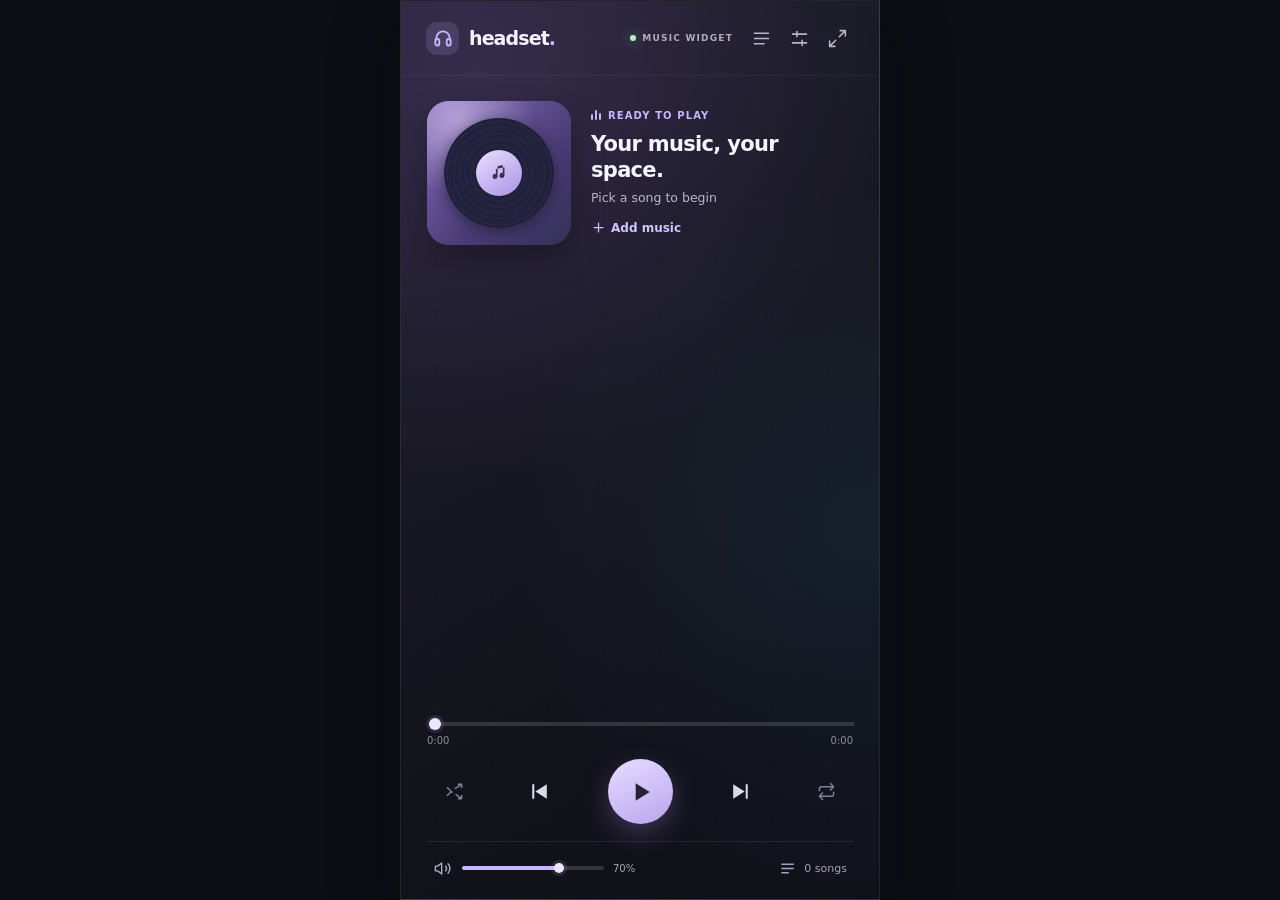
==== commit 68fe3266: "Revert "Implement Figma widget design, smooth play/pause transition, and direct HeadSet.exe launcher" ====
--- a/HeadSet-Widget-App/public/index.html
+++ b/HeadSet-Widget-App/public/index.html
@@ -2,195 +2,75 @@
 <html lang="en">
 <head>
   <meta charset="utf-8">
-  <meta name="viewport" content="width=device-width, initial-scale=1, maximum-scale=1, user-scalable=no">
-  <meta name="theme-color" content="#7F80E9">
-  <meta name="description" content="HeadSet: Compact PC Music Widget">
+  <meta name="viewport" content="width=device-width, initial-scale=1">
+  <meta name="theme-color" content="#111019">
+  <meta name="description" content="HeadSet: a compact desktop music widget.">
   <title>HeadSet Widget</title>
   <link rel="icon" type="image/svg+xml" href="favicon.svg">
   <link rel="manifest" href="manifest.json">
   <link rel="stylesheet" href="style.css">
-  <link rel="preconnect" href="https://fonts.googleapis.com">
-  <link rel="preconnect" href="https://fonts.gstatic.com" crossorigin>
-  <link href="https://fonts.googleapis.com/css2?family=Inter:wght@400;500;600;700&display=swap" rel="stylesheet">
 </head>
 <body>
-  <div class="figma-widget" id="widget">
-    
-    <!-- 1. Top Bar: HeadSet + NOW PLAYING + Action Icons (No minimize, No maximize) -->
-    <header class="figma-bar">
-      <div class="figma-brand" aria-label="HeadSet">
-        <div class="figma-brand-icon">
-          <svg viewBox="0 0 24 24" fill="none" stroke="#222321" stroke-width="2.3" stroke-linecap="round" stroke-linejoin="round">
-            <path d="M4 14v-2a8 8 0 0 1 16 0v2"/>
-            <rect x="2.5" y="13" width="5" height="8" rx="2.2"/>
-            <rect x="16.5" y="13" width="5" height="8" rx="2.2"/>
-          </svg>
-        </div>
-        <span class="figma-brand-title">HeadSet</span>
+  <div class="widget" id="widget">
+    <header class="bar">
+      <div class="logo" aria-label="HeadSet music widget">
+        <div class="logo-mark"><svg viewBox="0 0 24 24" fill="none" stroke="currentColor" stroke-width="2.2" stroke-linecap="round" stroke-linejoin="round"><path d="M4 14v-2a8 8 0 0 1 16 0v2"/><rect x="2.8" y="13" width="4.7" height="8" rx="2"/><rect x="16.5" y="13" width="4.7" height="8" rx="2"/></svg></div>
+        <span>headset<span class="logo-dot">.</span></span>
       </div>
-
-      <div class="figma-now-label" id="nowLabel">NOW PLAYING</div>
-
-      <div class="figma-actions">
-        <!-- Library Drawer Toggle -->
-        <button class="figma-icon-btn" id="libraryToggle" type="button" aria-label="Open music library" title="Music library">
-          <svg viewBox="0 0 24 24" fill="none" stroke="#222321" stroke-width="2" stroke-linecap="round">
-            <path d="M4 6h16M4 12h16M4 18h11"/>
-          </svg>
-        </button>
-        <!-- Sound Settings Toggle -->
-        <button class="figma-icon-btn" id="settingsToggle" type="button" aria-label="Sound settings & EQ" title="Sound settings">
-          <svg viewBox="0 0 24 24" fill="none" stroke="#222321" stroke-width="2" stroke-linecap="round">
-            <path d="M4 7h16M4 17h16M9 4v6M15 14v6"/>
-          </svg>
-        </button>
+      <div class="bar-actions">
+        <span class="live-tag"><span class="tiny-dot"></span> MUSIC WIDGET</span>
+        <button class="icon-button" id="libraryToggle" type="button" aria-label="Open music library" title="Music library"><svg viewBox="0 0 24 24" fill="none" stroke="currentColor" stroke-width="1.8" stroke-linecap="round"><path d="M4 6h16M4 12h16M4 18h11"/></svg></button>
+        <button class="icon-button" id="settingsToggle" type="button" aria-label="Open sound settings" title="Sound settings"><svg viewBox="0 0 24 24" fill="none" stroke="currentColor" stroke-width="1.8" stroke-linecap="round" stroke-linejoin="round"><path d="M4 7h16M4 17h16M9 4v6M15 14v6"/></svg></button>
+        <button class="icon-button" id="desktopToggle" type="button" aria-label="Open Desktop Player" title="Open Full Desktop Player" onclick="fetch('/api/open-desktop').catch(()=>{})"><svg viewBox="0 0 24 24" fill="none" stroke="currentColor" stroke-width="1.8" stroke-linecap="round" stroke-linejoin="round"><path d="M15 3h6v6M9 21H3v-6M21 3l-7 7M3 21l7-7"/></svg></button>
       </div>
     </header>
 
-    <!-- 2. Album Cover Artwork -->
-    <div class="figma-art-wrap">
-      <div class="figma-art" id="album">
-        <img id="cover" alt="Album artwork" hidden>
-        <div class="figma-art-fallback" id="artFallback" aria-hidden="true">
-          <div class="figma-record">
-            <div class="figma-record-center">
-              <svg viewBox="0 0 24 24" fill="currentColor">
-                <path d="M12 3v10.55c-.59-.34-1.27-.55-2-.55-2.21 0-4 1.79-4 4s1.79 4 4 4 4-1.79 4-4V7h4V3h-6z"/>
-              </svg>
-            </div>
+    <main class="main-player">
+      <div class="now-playing">
+        <div class="album" id="album">
+          <img id="cover" alt="Album artwork" hidden>
+          <div class="album-fallback" id="artFallback" aria-hidden="true">
+            <div class="record"><div class="record-core"><svg viewBox="0 0 24 24" fill="none"><path d="M10 6v10.1a2.6 2.6 0 1 1-1.8-2.5V8.4l9-2v8.7a2.6 2.6 0 1 1-1.8-2.5V4.2L10 5.4" fill="currentColor"/></svg></div></div>
           </div>
         </div>
-      </div>
-    </div>
-
-    <!-- 3. Track Details (Title & Artist) -->
-    <div class="figma-meta">
-      <h1 class="figma-title" id="title" title="Your music, your space.">Slow mornings</h1>
-      <p class="figma-artist" id="artist">Kairo · Soft Focus</p>
-    </div>
-
-    <!-- 4. Progress Bar & Timestamp -->
-    <div class="figma-timeline">
-      <div class="figma-seek-container">
-        <input type="range" min="0" max="1000" value="0" step="1" id="seek" aria-label="Song progress">
-      </div>
-      <div class="figma-times">
-        <span id="elapsed">0:00</span>
-        <span id="duration">0:00</span>
-      </div>
-    </div>
-
-    <!-- 5. Controls: Shuffle | Prev | Play/Pause (Animated) | Next | Repeat -->
-    <div class="figma-controls">
-      <!-- Shuffle -->
-      <button class="figma-mode-btn" id="shuffle" type="button" aria-label="Shuffle" title="Shuffle">
-        <svg viewBox="0 0 24 24" fill="none" stroke="currentColor" stroke-width="2" stroke-linecap="round" stroke-linejoin="round">
-          <path d="m16 3 5 0 0 5M4 20l5.5-5.5M14 9l7-6M16 21h5v-5M4 4l7 7M15 15l6 6"/>
-        </svg>
-      </button>
-
-      <!-- Previous (Pill 48x48) -->
-      <button class="figma-step-btn" id="prev" type="button" aria-label="Previous song" title="Previous">
-        <svg viewBox="0 0 24 24" fill="#222321">
-          <path d="M6 5h2v14H6zm13.5 0v14L8.5 12z"/>
-        </svg>
-      </button>
-
-      <!-- Play / Pause (Big 72x72 Circle with Smooth Animated Morph Transition) -->
-      <button class="figma-play-btn" id="play" type="button" aria-label="Play / Pause" title="Play / Pause">
-        <div class="icon-layer play-state" id="playIcon">
-          <svg viewBox="0 0 24 24" fill="#CFC0C0">
-            <path d="M8 5.14v13.72a1 1 0 0 0 1.55.83l11-6.86a1 1 0 0 0 0-1.66l-11-6.86a1 1 0 0 0-1.55.83z"/>
-          </svg>
-        </div>
-        <div class="icon-layer pause-state" id="pauseIcon">
-          <span class="pause-bar"></span>
-          <span class="pause-bar"></span>
-        </div>
-      </button>
-
-      <!-- Next (Pill 48x48) -->
-      <button class="figma-step-btn" id="next" type="button" aria-label="Next song" title="Next">
-        <svg viewBox="0 0 24 24" fill="#222321">
-          <path d="M16 5h2v14h-2zm-11.5 0v14l11-7z"/>
-        </svg>
-      </button>
-
-      <!-- Repeat -->
-      <button class="figma-mode-btn" id="repeat" type="button" aria-label="Repeat" title="Repeat">
-        <svg viewBox="0 0 24 24" fill="none" stroke="currentColor" stroke-width="2" stroke-linecap="round" stroke-linejoin="round">
-          <path d="m17 2 4 4-4 4M3 11V9a3 3 0 0 1 3-3h15M7 22l-4-4 4-4M21 13v2a3 3 0 0 1-3 3H3"/>
-        </svg>
-        <span id="repeatOne" hidden>1</span>
-      </button>
-    </div>
-
-    <!-- 6. Bottom Volume Control with Divider -->
-    <div class="figma-bottom">
-      <div class="figma-divider"></div>
-      <div class="figma-volume-row">
-        <button id="mute" class="figma-vol-btn" type="button" aria-label="Mute" title="Mute">
-          <svg id="volumeIcon" viewBox="0 0 24 24" fill="none" stroke="#787973" stroke-width="2" stroke-linecap="round" stroke-linejoin="round">
-            <path d="M11 5 6 9H3v6h3l5 4V5ZM15.5 8.5a5 5 0 0 1 0 7M18.5 6a8.5 8.5 0 0 1 0 12"/>
-          </svg>
-          <svg id="mutedIcon" viewBox="0 0 24 24" fill="none" stroke="#787973" stroke-width="2" stroke-linecap="round" stroke-linejoin="round" hidden>
-            <path d="M11 5 6 9H3v6h3l5 4V5ZM16 9l5 6m0-6-5 6"/>
-          </svg>
-        </button>
-        <div class="figma-vol-slider-wrap">
-          <input id="volume" type="range" min="0" max="100" value="70" aria-label="Volume">
-        </div>
-        <span id="volumeLabel" class="figma-vol-pct">70%</span>
-      </div>
-    </div>
-
-    <!-- 7. Sliding Library Drawer Panel -->
-    <section id="libraryPanel" class="panel" aria-label="Music library" hidden>
-      <div class="panel-top">
-        <div>
-          <span class="panel-kicker">YOUR COLLECTION</span>
-          <h2>Music library <span id="libraryCount">0</span></h2>
-        </div>
-        <button class="icon-button close" data-close type="button" aria-label="Close library">×</button>
-      </div>
-      <div class="library-tools">
-        <label class="search-wrap">
-          <svg viewBox="0 0 24 24" fill="none" stroke="currentColor" stroke-width="2"><circle cx="11" cy="11" r="7"/><path d="m16 16 5 5"/></svg>
-          <input id="search" type="search" placeholder="Search your songs" aria-label="Search music">
-        </label>
-        <button id="uploadBtn" class="upload-button" type="button" title="Add music" aria-label="Add music">+</button>
-        <button id="refresh" class="refresh-button" type="button" title="Rescan folder" aria-label="Refresh library">
-          <svg viewBox="0 0 24 24" fill="none" stroke="currentColor" stroke-width="2"><path d="M20 7v5h-5M4 17v-5h5"/><path d="M5 9a7 7 0 0 1 12.4-2L20 12M4 12l2.6 5A7 7 0 0 0 19 15"/></svg>
-        </button>
-      </div>
-      <div class="list-scroller">
-        <ul id="songs" class="songs"></ul>
-        <div class="empty-list" id="emptyList" hidden>
-          <div class="empty-disc">♫</div>
-          <strong>No tracks here yet</strong>
-          <span>Add a music file to start listening.</span>
-          <button id="emptyAdd" type="button">Add your first song</button>
+        <div class="song-details">
+          <div class="eyebrow"><span class="playing-indicator" id="playingIndicator"><i></i><i></i><i></i></span><span id="nowLabel">READY TO PLAY</span></div>
+          <h1 id="title" title="">Your music, your space.</h1>
+          <p id="artist">Pick a song to begin</p>
+          <button id="addQuick" type="button" class="add-quick"><svg viewBox="0 0 24 24" fill="none" stroke="currentColor" stroke-width="2"><path d="M12 5v14M5 12h14" stroke-linecap="round"/></svg> Add music</button>
         </div>
       </div>
+
+      <div class="timeline">
+        <input type="range" min="0" max="1000" value="0" step="1" id="seek" aria-label="Song progress">
+        <div class="times"><span id="elapsed">0:00</span><span id="duration">0:00</span></div>
+      </div>
+
+      <div class="player-buttons">
+        <button class="mode-button" id="shuffle" type="button" aria-label="Shuffle off" title="Shuffle"><svg viewBox="0 0 24 24" fill="none" stroke="currentColor" stroke-width="1.9" stroke-linecap="round" stroke-linejoin="round"><path d="m17 3 4 0 0 4M3 17l5-5M13 8l8-5M17 21h4v-4M3 7l6 6M14 16l7 5"/></svg></button>
+        <button class="transport" id="prev" type="button" aria-label="Previous song" title="Previous"><svg viewBox="0 0 24 24" fill="currentColor"><path d="M5 5h2v14H5zm14 0v14L8 12z"/></svg></button>
+        <button class="play" id="play" type="button" aria-label="Play"><svg id="playIcon" viewBox="0 0 24 24" fill="currentColor"><path d="m8 4 13 8-13 8z"/></svg><svg id="pauseIcon" viewBox="0 0 24 24" fill="currentColor" hidden><rect x="6.5" y="4" width="4" height="16" rx="1.3"/><rect x="13.5" y="4" width="4" height="16" rx="1.3"/></svg></button>
+        <button class="transport" id="next" type="button" aria-label="Next song" title="Next"><svg viewBox="0 0 24 24" fill="currentColor"><path d="M17 5h2v14h-2zM5 5v14l11-7z"/></svg></button>
+        <button class="mode-button" id="repeat" type="button" aria-label="Repeat off" title="Repeat"><svg viewBox="0 0 24 24" fill="none" stroke="currentColor" stroke-width="1.9" stroke-linecap="round" stroke-linejoin="round"><path d="m17 2 4 4-4 4M3 11V9a3 3 0 0 1 3-3h15M7 22l-4-4 4-4M21 13v2a3 3 0 0 1-3 3H3"/></svg><span id="repeatOne" hidden>1</span></button>
+      </div>
+
+      <div class="bottom-bar">
+        <div class="volume-control"><button id="mute" class="sm-icon" type="button" aria-label="Mute" title="Mute"><svg id="volumeIcon" viewBox="0 0 24 24" fill="none" stroke="currentColor" stroke-width="1.8" stroke-linecap="round" stroke-linejoin="round"><path d="M11 5 6 9H3v6h3l5 4V5ZM16 9a5 5 0 0 1 0 6M19 6a9 9 0 0 1 0 12"/></svg><svg id="mutedIcon" viewBox="0 0 24 24" fill="none" stroke="currentColor" stroke-width="1.8" stroke-linecap="round" hidden><path d="M11 5 6 9H3v6h3l5 4V5ZM16 9l5 6m0-6-5 6"/></svg></button><input id="volume" type="range" min="0" max="100" value="70" aria-label="Volume"><span id="volumeLabel">70%</span></div>
+        <button id="queueShortcut" class="queue-shortcut" type="button"><svg viewBox="0 0 24 24" fill="none" stroke="currentColor" stroke-width="2" stroke-linecap="round"><path d="M4 6h16M4 12h16M4 18h9"/></svg><span id="songCount">0 songs</span></button>
+      </div>
+    </main>
+
+    <section id="libraryPanel" class="panel" aria-label="Music library" hidden>
+      <div class="panel-top"><div><span class="panel-kicker">YOUR COLLECTION</span><h2>Music library <span id="libraryCount">0</span></h2></div><button class="icon-button close" data-close type="button" aria-label="Close library">×</button></div>
+      <div class="library-tools"><label class="search-wrap"><svg viewBox="0 0 24 24" fill="none" stroke="currentColor" stroke-width="2"><circle cx="11" cy="11" r="7"/><path d="m16 16 5 5"/></svg><input id="search" type="search" placeholder="Search your songs" aria-label="Search music"></label><button id="uploadBtn" class="upload-button" type="button" title="Add music" aria-label="Add music">+</button><button id="refresh" class="refresh-button" type="button" title="Rescan folder" aria-label="Refresh library"><svg viewBox="0 0 24 24" fill="none" stroke="currentColor" stroke-width="2"><path d="M20 7v5h-5M4 17v-5h5"/><path d="M5 9a7 7 0 0 1 12.4-2L20 12M4 12l2.6 5A7 7 0 0 0 19 15"/></svg></button></div>
+      <div class="list-scroller"><ul id="songs" class="songs"></ul><div class="empty-list" id="emptyList" hidden><div class="empty-disc">♫</div><strong>No tracks here yet</strong><span>Add a music file to start listening.</span><button id="emptyAdd" type="button">Add your first song</button></div></div>
+      <p class="panel-foot">Files from your music folder are available here.</p>
     </section>
 
-    <!-- 8. Sliding Sound Controls & Equalizer Panel -->
     <section id="settingsPanel" class="panel" aria-label="Sound controls" hidden>
-      <div class="panel-top">
-        <div>
-          <span class="panel-kicker">MAKE IT YOURS</span>
-          <h2>Sound settings</h2>
-        </div>
-        <button class="icon-button close" data-close type="button" aria-label="Close sound settings">×</button>
-      </div>
+      <div class="panel-top"><div><span class="panel-kicker">MAKE IT YOURS</span><h2>Sound settings</h2></div><button class="icon-button close" data-close type="button" aria-label="Close sound settings">×</button></div>
       <h3 class="settings-caption">EQUALIZER</h3>
-      <div class="preset-row" id="presetRow">
-        <button type="button" data-preset="flat" class="preset selected">Flat</button>
-        <button type="button" data-preset="bass" class="preset">Bass</button>
-        <button type="button" data-preset="vocal" class="preset">Vocal</button>
-        <button type="button" data-preset="pop" class="preset">Pop</button>
-        <button type="button" data-preset="rock" class="preset">Rock</button>
-      </div>
+      <div class="preset-row" id="presetRow"><button type="button" data-preset="flat" class="preset selected">Flat</button><button type="button" data-preset="bass" class="preset">Bass</button><button type="button" data-preset="vocal" class="preset">Vocal</button><button type="button" data-preset="pop" class="preset">Pop</button><button type="button" data-preset="rock" class="preset">Rock</button></div>
       <div class="equalizer" id="equalizer">
         <div class="eq-band"><span id="db0">0</span><input id="eq0" type="range" min="-12" max="12" step="1" value="0" aria-label="60 hertz"><small>60</small></div>
         <div class="eq-band"><span id="db1">0</span><input id="eq1" type="range" min="-12" max="12" step="1" value="0" aria-label="250 hertz"><small>250</small></div>
@@ -198,17 +78,12 @@
         <div class="eq-band"><span id="db3">0</span><input id="eq3" type="range" min="-12" max="12" step="1" value="0" aria-label="4 kilohertz"><small>4k</small></div>
         <div class="eq-band"><span id="db4">0</span><input id="eq4" type="range" min="-12" max="12" step="1" value="0" aria-label="12 kilohertz"><small>12k</small></div>
       </div>
-      <div class="tempo-heading">
-        <div><h3>Playback speed</h3><p>Slow down or speed up songs</p></div>
-        <strong id="speedLabel">1.00×</strong>
-      </div>
+      <div class="tempo-heading"><div><h3>Playback speed</h3><p>Slow down or speed up songs</p></div><strong id="speedLabel">1.00×</strong></div>
       <input id="speed" class="speed-slider" type="range" min="0.5" max="2" step="0.05" value="1" aria-label="Playback speed">
+      <p class="settings-foot">Settings are saved on this device.</p>
     </section>
-
-    <!-- Toast Notification -->
     <div class="toast" id="toast" role="status" aria-live="polite"></div>
   </div>
-
   <input id="fileInput" type="file" multiple accept="audio/*,.mp3,.m4a,.wav,.ogg,.flac,.aac,.opus" hidden>
   <audio id="audio" preload="metadata"></audio>
   <script src="app.js"></script>
--- a/HeadSet-Widget-App/public/style.css
+++ b/HeadSet-Widget-App/public/style.css
@@ -1,934 +1,7 @@
-:root {
-  --bg: #7F80E9;
-  --text-dark: #222321;
-  --text-muted: #787973;
-  --border-light: #DDDED7;
-  --pill-bg: #ECEDE7;
-  --play-bg: #000000;
-  --play-icon: #CFC0C0;
-  --panel-bg: #1e1d2c;
-  --panel-text: #f0eeff;
-}
-
-* {
-  box-sizing: border-box;
-  margin: 0;
-  padding: 0;
-}
-
-html, body {
-  height: 100%;
-  width: 100%;
-  margin: 0;
-  padding: 0;
-  background: var(--bg);
-  font-family: 'Inter', -apple-system, BlinkMacSystemFont, 'Segoe UI', Roboto, sans-serif;
-  overflow: hidden;
-  user-select: none;
-  -webkit-font-smoothing: antialiased;
-}
-
-button, input {
-  font: inherit;
-  border: none;
-  background: transparent;
-  color: inherit;
-}
-
-button {
-  cursor: pointer;
-  outline: none;
-}
-
-[hidden] {
-  display: none !important;
-}
-
-/* ── MAIN WIDGET CARD (Matches Figma 28px padding & radius) ── */
-.figma-widget {
-  width: 100%;
-  height: 100vh;
-  box-sizing: border-box;
-  padding: 24px 28px 20px;
-  background: var(--bg);
-  border-radius: 28px;
-  outline: 1px var(--border-light) solid;
-  outline-offset: -1px;
-  display: flex;
-  flex-direction: column;
-  justify-content: space-between;
-  position: relative;
-  overflow: hidden;
-}
-
-/* ── 1. TOP HEADER (NO Minimize, NO Maximize) ── */
-.figma-bar {
-  display: flex;
-  justify-content: space-between;
-  align-items: center;
-  height: 24px;
-  flex-shrink: 0;
-  padding: 0 2px;
-}
-
-.figma-brand {
-  display: flex;
-  align-items: center;
-  gap: 8px;
-}
-
-.figma-brand-icon {
-  width: 18px;
-  height: 18px;
-  display: flex;
-  align-items: center;
-  justify-content: center;
-}
-
-.figma-brand-icon svg {
-  width: 18px;
-  height: 18px;
-}
-
-.figma-brand-title {
-  color: var(--text-dark);
-  font-size: 14px;
-  font-weight: 600;
-  letter-spacing: -0.2px;
-}
-
-.figma-now-label {
-  color: var(--text-muted);
-  font-size: 10px;
-  font-weight: 500;
-  letter-spacing: 0.6px;
-}
-
-.figma-actions {
-  display: flex;
-  align-items: center;
-  gap: 8px;
-}
-
-.figma-icon-btn {
-  width: 24px;
-  height: 24px;
-  display: flex;
-  align-items: center;
-  justify-content: center;
-  border-radius: 6px;
-  color: var(--text-dark);
-  transition: transform 0.15s ease, opacity 0.15s ease;
-}
-
-.figma-icon-btn:hover {
-  transform: scale(1.1);
-  opacity: 0.8;
-}
-
-.figma-icon-btn svg {
-  width: 18px;
-  height: 18px;
-}
-
-/* ── 2. ALBUM ARTWORK ── */
-.figma-art-wrap {
-  display: flex;
-  align-items: center;
-  justify-content: center;
-  padding: 14px 0 16px;
-  flex: 1;
-  min-height: 0;
-}
-
-.figma-art {
-  width: 100%;
-  max-width: 344px;
-  aspect-ratio: 1 / 1;
-  max-height: 290px;
-  border-radius: 14px;
-  overflow: hidden;
-  position: relative;
-  box-shadow: 0 12px 32px rgba(34, 35, 33, 0.22);
-  background: linear-gradient(135deg, #6c6ebf, #4a4a82);
-  display: flex;
-  align-items: center;
-  justify-content: center;
-}
-
-.figma-art img {
-  width: 100%;
-  height: 100%;
-  object-fit: cover;
-  display: block;
-}
-
-.figma-art-fallback {
-  width: 100%;
-  height: 100%;
-  display: flex;
-  align-items: center;
-  justify-content: center;
-  background: radial-gradient(circle at 30% 30%, #9b9bf8, #5a5ba5);
-}
-
-.figma-record {
-  width: 180px;
-  height: 180px;
-  border-radius: 50%;
-  background: repeating-radial-gradient(circle, #1a1a24 0, #1a1a24 3px, #262635 4px, #13131b 6px);
-  display: flex;
-  align-items: center;
-  justify-content: center;
-  box-shadow: 0 6px 20px rgba(0, 0, 0, 0.4);
-}
-
-body.playing .figma-record {
-  animation: spinRecord 12s linear infinite;
-}
-
-@keyframes spinRecord {
-  to { transform: rotate(360deg); }
-}
-
-.figma-record-center {
-  width: 62px;
-  height: 62px;
-  border-radius: 50%;
-  background: #7F80E9;
-  display: flex;
-  align-items: center;
-  justify-content: center;
-  color: #222321;
-}
-
-.figma-record-center svg {
-  width: 24px;
-  height: 24px;
-}
-
-/* ── 3. TRACK TITLE & ARTIST ── */
-.figma-meta {
-  display: flex;
-  flex-direction: column;
-  gap: 4px;
-  margin-bottom: 12px;
-}
-
-.figma-title {
-  color: var(--text-dark);
-  font-size: 26px;
-  font-weight: 600;
-  line-height: 1.15;
-  letter-spacing: -0.4px;
-  white-space: nowrap;
-  overflow: hidden;
-  text-overflow: ellipsis;
-  margin: 0;
-}
-
-.figma-artist {
-  color: var(--text-muted);
-  font-size: 13.5px;
-  font-weight: 400;
-  line-height: 1.3;
-  white-space: nowrap;
-  overflow: hidden;
-  text-overflow: ellipsis;
-  margin: 0;
-}
-
-/* ── 4. PROGRESS BAR & TIMELINE ── */
-.figma-timeline {
-  display: flex;
-  flex-direction: column;
-  gap: 7px;
-  margin-bottom: 8px;
-}
-
-.figma-seek-container {
-  height: 12px;
-  position: relative;
-  display: flex;
-  align-items: center;
-}
-
-.figma-seek-container input[type=range] {
-  appearance: none;
-  -webkit-appearance: none;
-  width: 100%;
-  height: 12px;
-  background: transparent;
-  cursor: pointer;
-  display: block;
-}
-
-.figma-seek-container input[type=range]::-webkit-slider-runnable-track {
-  height: 3px;
-  border-radius: 999px;
-  background: linear-gradient(to right, #1E1E1E var(--fill, 0%), #DDDED7 var(--fill, 0%));
-}
-
-.figma-seek-container input[type=range]::-moz-range-track {
-  height: 3px;
-  border-radius: 999px;
-  background: #DDDED7;
-}
-
-.figma-seek-container input[type=range]::-moz-range-progress {
-  height: 3px;
-  border-radius: 999px;
-  background: #1E1E1E;
-}
-
-.figma-seek-container input[type=range]::-webkit-slider-thumb {
-  appearance: none;
-  -webkit-appearance: none;
-  width: 10px;
-  height: 10px;
-  border-radius: 9999px;
-  background: #000000;
-  margin-top: -3.5px;
-  box-shadow: 0 1px 3px rgba(0, 0, 0, 0.4);
-  transition: transform 0.15s ease;
-}
-
-.figma-seek-container input[type=range]:hover::-webkit-slider-thumb {
-  transform: scale(1.3);
-}
-
-.figma-seek-container input[type=range]::-moz-range-thumb {
-  width: 10px;
-  height: 10px;
-  border-radius: 9999px;
-  background: #000000;
-  border: none;
-}
-
-.figma-times {
-  display: flex;
-  justify-content: space-between;
-  align-items: flex-start;
-  font-size: 11px;
-  font-variant-numeric: tabular-nums;
-}
-
-.figma-times #elapsed {
-  color: var(--text-dark);
-  font-weight: 400;
-}
-
-.figma-times #duration {
-  color: var(--text-muted);
-  font-weight: 400;
-}
-
-/* ── 5. CONTROLS & SMOOTH PLAY/PAUSE TRANSITION ── */
-.figma-controls {
-  display: flex;
-  justify-content: space-between;
-  align-items: center;
-  padding: 10px 0 14px;
-}
-
-.figma-mode-btn {
-  width: 32px;
-  height: 40px;
-  display: flex;
-  align-items: center;
-  justify-content: center;
-  color: var(--text-muted);
-  position: relative;
-  transition: color 0.15s ease, transform 0.15s ease;
-}
-
-.figma-mode-btn:hover {
-  color: var(--text-dark);
-  transform: scale(1.1);
-}
-
-.figma-mode-btn.on {
-  color: var(--text-dark);
-}
-
-.figma-mode-btn svg {
-  width: 19px;
-  height: 19px;
-}
-
-.figma-mode-btn span {
-  position: absolute;
-  top: 6px;
-  right: 2px;
-  font-size: 9px;
-  font-weight: 700;
-  background: var(--text-dark);
-  color: var(--bg);
-  border-radius: 50%;
-  width: 12px;
-  height: 12px;
-  display: flex;
-  align-items: center;
-  justify-content: center;
-}
-
-.figma-step-btn {
-  width: 48px;
-  height: 48px;
-  background: var(--pill-bg);
-  border-radius: 999px;
-  display: flex;
-  align-items: center;
-  justify-content: center;
-  box-shadow: 0 2px 6px rgba(34, 35, 33, 0.08);
-  transition: transform 0.18s cubic-bezier(0.34, 1.56, 0.64, 1), background-color 0.15s ease;
-}
-
-.figma-step-btn:hover {
-  transform: scale(1.08);
-  background: #ffffff;
-}
-
-.figma-step-btn:active {
-  transform: scale(0.95);
-}
-
-.figma-step-btn svg {
-  width: 20px;
-  height: 20px;
-}
-
-/* ── SMOOTH ANIMATED PLAY / PAUSE BUTTON ── */
-.figma-play-btn {
-  width: 72px;
-  height: 72px;
-  background: var(--play-bg);
-  box-shadow: 0px 4px 10px rgba(135, 60, 35, 0.18), 0 8px 20px rgba(0, 0, 0, 0.3);
-  border-radius: 999px;
-  display: flex;
-  align-items: center;
-  justify-content: center;
-  position: relative;
-  cursor: pointer;
-  transition: transform 0.2s cubic-bezier(0.34, 1.56, 0.64, 1), box-shadow 0.2s ease, background-color 0.2s ease;
-}
-
-.figma-play-btn:hover {
-  transform: scale(1.06);
-  box-shadow: 0px 6px 14px rgba(135, 60, 35, 0.25), 0 10px 24px rgba(0, 0, 0, 0.4);
-  background: #111111;
-}
-
-.figma-play-btn:active {
-  transform: scale(0.94);
-}
-
-.icon-layer {
-  position: absolute;
-  display: flex;
-  align-items: center;
-  justify-content: center;
-  transition: opacity 0.25s cubic-bezier(0.4, 0, 0.2, 1), transform 0.25s cubic-bezier(0.4, 0, 0.2, 1);
-}
-
-.play-state svg {
-  width: 28px;
-  height: 28px;
-  margin-left: 3px; /* visual center for play triangle */
-}
-
-.pause-state {
-  display: flex;
-  gap: 6px;
-  align-items: center;
-  justify-content: center;
-}
-
-.pause-bar {
-  width: 5px;
-  height: 24px;
-  background: var(--play-icon);
-  border-radius: 1.5px;
-}
-
-/* Smooth Play/Pause Toggle Transitions */
-body:not(.playing) .play-state {
-  opacity: 1;
-  transform: scale(1) rotate(0deg);
-  pointer-events: auto;
-}
-body:not(.playing) .pause-state {
-  opacity: 0;
-  transform: scale(0.5) rotate(-20deg);
-  pointer-events: none;
-}
-
-body.playing .play-state {
-  opacity: 0;
-  transform: scale(0.5) rotate(20deg);
-  pointer-events: none;
-}
-body.playing .pause-state {
-  opacity: 1;
-  transform: scale(1) rotate(0deg);
-  pointer-events: auto;
-}
-
-/* ── 6. BOTTOM VOLUME ROW & DIVIDER ── */
-.figma-bottom {
-  display: flex;
-  flex-direction: column;
-  gap: 14px;
-  padding-bottom: 4px;
-}
-
-.figma-divider {
-  width: 100%;
-  height: 1px;
-  background: var(--border-light);
-}
-
-.figma-volume-row {
-  display: flex;
-  align-items: center;
-  gap: 12px;
-  height: 20px;
-}
-
-.figma-vol-btn {
-  width: 20px;
-  height: 20px;
-  display: flex;
-  align-items: center;
-  justify-content: center;
-  color: var(--text-muted);
-  transition: transform 0.15s ease, color 0.15s ease;
-}
-
-.figma-vol-btn:hover {
-  color: var(--text-dark);
-  transform: scale(1.1);
-}
-
-.figma-vol-btn svg {
-  width: 18px;
-  height: 18px;
-}
-
-.figma-vol-slider-wrap {
-  flex: 1;
-  height: 12px;
-  display: flex;
-  align-items: center;
-  position: relative;
-}
-
-.figma-vol-slider-wrap input[type=range] {
-  appearance: none;
-  -webkit-appearance: none;
-  width: 100%;
-  height: 12px;
-  background: transparent;
-  cursor: pointer;
-}
-
-.figma-vol-slider-wrap input[type=range]::-webkit-slider-runnable-track {
-  height: 3px;
-  border-radius: 999px;
-  background: linear-gradient(to right, #222321 var(--fill, 70%), #DDDED7 var(--fill, 70%));
-}
-
-.figma-vol-slider-wrap input[type=range]::-moz-range-track {
-  height: 3px;
-  border-radius: 999px;
-  background: #DDDED7;
-}
-
-.figma-vol-slider-wrap input[type=range]::-moz-range-progress {
-  height: 3px;
-  border-radius: 999px;
-  background: #222321;
-}
-
-.figma-vol-slider-wrap input[type=range]::-webkit-slider-thumb {
-  appearance: none;
-  -webkit-appearance: none;
-  width: 8px;
-  height: 8px;
-  border-radius: 9999px;
-  background: #222321;
-  margin-top: -2.5px;
-  transition: transform 0.15s ease;
-}
-
-.figma-vol-slider-wrap input[type=range]:hover::-webkit-slider-thumb {
-  transform: scale(1.3);
-}
-
-.figma-vol-slider-wrap input[type=range]::-moz-range-thumb {
-  width: 8px;
-  height: 8px;
-  border-radius: 9999px;
-  background: #222321;
-  border: none;
-}
-
-.figma-vol-pct {
-  color: var(--text-muted);
-  font-size: 11px;
-  font-weight: 400;
-  min-width: 28px;
-  text-align: right;
-  font-variant-numeric: tabular-nums;
-}
-
-/* ── 7. SLIDING DRAWERS (Library & Sound Settings) ── */
-.panel {
-  position: absolute;
-  z-index: 10;
-  inset: 0;
-  background: #1c1b29;
-  color: var(--panel-text);
-  padding: 24px 22px 18px;
-  display: flex;
-  flex-direction: column;
-  box-shadow: 0 10px 40px rgba(0, 0, 0, 0.5);
-  animation: slidePanel 0.22s cubic-bezier(0.16, 1, 0.3, 1);
-  overflow: hidden;
-}
-
-@keyframes slidePanel {
-  from { opacity: 0; transform: translateY(24px); }
-  to { opacity: 1; transform: translateY(0); }
-}
-
-.panel-top {
-  display: flex;
-  justify-content: space-between;
-  align-items: flex-start;
-  margin-bottom: 16px;
-}
-
-.panel-kicker {
-  font-size: 9px;
-  color: #b7a6f2;
-  font-weight: 700;
-  letter-spacing: 1px;
-}
-
-.panel-top h2 {
-  font-size: 20px;
-  margin: 4px 0 0;
-  letter-spacing: -0.4px;
-}
-
-.panel-top h2 span {
-  font-size: 11px;
-  vertical-align: middle;
-  color: #a79fc0;
-  background: #2d2940;
-  border-radius: 8px;
-  padding: 2px 7px;
-  margin-left: 4px;
-}
-
-.close {
-  font-size: 24px;
-  line-height: 1;
-  color: #a79fc0;
-  padding: 4px;
-}
-
-.close:hover {
-  color: white;
-}
-
-.library-tools {
-  display: flex;
-  gap: 8px;
-  margin-bottom: 12px;
-}
-
-.search-wrap {
-  display: flex;
-  gap: 8px;
-  align-items: center;
-  background: #292738;
-  border: 1px solid rgba(255, 255, 255, 0.08);
-  padding: 0 12px;
-  border-radius: 10px;
-  flex: 1;
-}
-
-.search-wrap svg {
-  width: 15px;
-  height: 15px;
-  color: #a8a3ba;
-}
-
-.search-wrap input {
-  background: transparent;
-  outline: 0;
-  border: 0;
-  color: white;
-  font-size: 12px;
-  width: 100%;
-  height: 36px;
-}
-
-.upload-button, .refresh-button {
-  width: 36px;
-  height: 36px;
-  flex-shrink: 0;
-  border-radius: 10px;
-  display: flex;
-  align-items: center;
-  justify-content: center;
-}
-
-.upload-button {
-  background: #7F80E9;
-  color: #1e1b2b;
-  font-size: 20px;
-  font-weight: bold;
-}
-
-.refresh-button {
-  border: 1px solid rgba(255, 255, 255, 0.1);
-  color: #a8a1bb;
-}
-
-.refresh-button svg {
-  width: 16px;
-  height: 16px;
-}
-
-.list-scroller {
-  overflow-y: auto;
-  flex: 1;
-  min-height: 0;
-  scrollbar-width: thin;
-  scrollbar-color: #4b465f transparent;
-}
-
-.songs {
-  list-style: none;
-  padding: 0;
-  margin: 0;
-}
-
-.songs li + li {
-  border-top: 1px solid rgba(255, 255, 255, 0.05);
-}
-
-.song-button {
-  display: flex;
-  width: 100%;
-  align-items: center;
-  text-align: left;
-  gap: 10px;
-  padding: 8px 6px;
-  border-radius: 10px;
-}
-
-.song-button:hover, .song-button.active {
-  background: rgba(127, 128, 233, 0.16);
-}
-
-.mini-art {
-  height: 38px;
-  width: 38px;
-  border-radius: 8px;
-  display: flex;
-  align-items: center;
-  justify-content: center;
-  flex-shrink: 0;
-  color: #dfd2ff;
-  background: linear-gradient(140deg, #655886, #302842);
-  overflow: hidden;
-}
-
-.mini-art img {
-  width: 100%;
-  height: 100%;
-  object-fit: cover;
-}
-
-.list-meta {
-  flex: 1;
-  min-width: 0;
-}
-
-.list-meta strong {
-  font-size: 12px;
-  white-space: nowrap;
-  overflow: hidden;
-  text-overflow: ellipsis;
-  display: block;
-}
-
-.list-meta small {
-  font-size: 10px;
-  color: #a8a3bb;
-  white-space: nowrap;
-  overflow: hidden;
-  text-overflow: ellipsis;
-  display: block;
-  margin-top: 2px;
-}
-
-.song-arrow {
-  color: #b5a0ff;
-  font-size: 12px;
-}
-
-.empty-list {
-  text-align: center;
-  display: flex;
-  flex-direction: column;
-  align-items: center;
-  gap: 8px;
-  margin-top: 28px;
-  font-size: 12px;
-  color: #a7a1ba;
-}
-
-.empty-disc {
-  font-size: 32px;
-  color: #7F80E9;
-}
-
-.empty-list strong {
-  font-size: 14px;
-  color: white;
-}
-
-.empty-list button {
-  background: #7F80E9;
-  color: #1a1727;
-  border-radius: 8px;
-  padding: 8px 14px;
-  margin-top: 6px;
-  font-size: 11px;
-  font-weight: 700;
-}
-
-/* ── SOUND SETTINGS PANEL ── */
-.settings-caption {
-  font-size: 10px;
-  letter-spacing: 1px;
-  color: #9f95b9;
-  margin: 0 0 10px;
-}
-
-.preset-row {
-  display: flex;
-  gap: 6px;
-  margin-bottom: 16px;
-}
-
-.preset {
-  border: 1px solid rgba(255, 255, 255, 0.1);
-  background: rgba(255, 255, 255, 0.04);
-  border-radius: 8px;
-  flex: 1;
-  padding: 7px 0;
-  font-size: 10px;
-  color: #b7b1c8;
-}
-
-.preset.selected {
-  border-color: #7F80E9;
-  background: rgba(127, 128, 233, 0.25);
-  color: #ffffff;
-}
-
-.equalizer {
-  display: flex;
-  justify-content: space-around;
-  gap: 8px;
-  margin: 12px 0 16px;
-}
-
-.eq-band {
-  display: flex;
-  flex-direction: column;
-  align-items: center;
-  gap: 6px;
-  flex: 1;
-}
-
-.eq-band span {
-  font-size: 10px;
-  color: #cbbdf2;
-}
-
-.eq-band small {
-  font-size: 10px;
-  color: #8e86a2;
-}
-
-.eq-band input {
-  writing-mode: vertical-lr;
-  direction: rtl;
-  appearance: slider-vertical;
-  -webkit-appearance: slider-vertical;
-  height: 95px;
-  width: 18px;
-  accent-color: #7F80E9;
-}
-
-.tempo-heading {
-  display: flex;
-  align-items: center;
-  justify-content: space-between;
-  border-top: 1px solid rgba(255, 255, 255, 0.08);
-  padding-top: 12px;
-}
-
-.tempo-heading h3 {
-  font-size: 12px;
-  margin: 0 0 3px;
-}
-
-.tempo-heading p {
-  font-size: 10px;
-  color: #aaa2ba;
-  margin: 0;
-}
-
-.tempo-heading strong {
-  font-size: 12px;
-  color: #cbbaff;
-}
-
-.speed-slider {
-  margin: 8px 0 2px;
-  width: 100%;
-  accent-color: #7F80E9;
-}
-
-/* ── TOAST NOTIFICATION ── */
-.toast {
-  position: absolute;
-  z-index: 20;
-  left: 50%;
-  bottom: 12px;
-  transform: translate(-50%, 20px);
-  opacity: 0;
-  pointer-events: none;
-  padding: 8px 16px;
-  background: #222321;
-  color: #ffffff;
-  border-radius: 99px;
-  font-size: 11px;
-  font-weight: 600;
-  box-shadow: 0 4px 16px rgba(0, 0, 0, 0.35);
-  transition: 0.2s cubic-bezier(0.16, 1, 0.3, 1);
-  white-space: nowrap;
-}
-
-.toast.visible {
-  opacity: 1;
-  transform: translate(-50%, 0);
-}
+:root{color-scheme:dark;--bg:#101018;--panel:#181821;--muted:#9391a4;--text:#f6f4ff;--accent:#c8b6ff;--accent2:#96d5e6;--line:rgba(255,255,255,.09)}
+*{box-sizing:border-box}html,body{margin:0;min-height:100%;font-family:Inter,"Segoe UI",system-ui,sans-serif}body{background:#0d0d15;color:var(--text);display:grid;place-items:center;overflow:hidden}button,input{font:inherit}button{cursor:pointer}button:focus-visible,input:focus-visible{outline:2px solid #d8c4ff;outline-offset:4px}button{border:0;background:transparent;color:inherit}button:disabled{opacity:.45;cursor:default}[hidden]{display:none!important}svg{width:21px;height:21px;display:block}.widget{height:100dvh;min-height:430px;width:100%;max-width:480px;overflow:hidden;isolation:isolate;position:relative;background:radial-gradient(circle at 16% 8%,rgba(160,108,237,.18),transparent 44%),radial-gradient(circle at 98% 60%,rgba(53,138,178,.11),transparent 49%),linear-gradient(148deg,#20202b,#11111a 78%);border:1px solid rgba(255,255,255,.075);box-shadow:0 22px 65px rgba(0,0,0,.3);display:flex;flex-direction:column}
+.widget::before{content:"";position:absolute;inset:0;pointer-events:none;background-image:radial-gradient(rgba(255,255,255,.075) .4px,transparent .4px);background-size:7px 7px;opacity:.22}.bar{position:relative;z-index:1;height:75px;flex-shrink:0;display:flex;align-items:center;justify-content:space-between;padding:0 25px;border-bottom:1px solid rgba(255,255,255,.055)}.logo{display:flex;gap:10px;align-items:center;font-size:19px;font-weight:750;letter-spacing:-.9px}.logo-mark{width:33px;height:33px;display:grid;place-items:center;background:rgba(200,182,255,.15);color:var(--accent);border-radius:11px}.logo-mark svg{width:20px;height:20px}.logo-dot{color:var(--accent)}.bar-actions{display:flex;align-items:center;gap:5px}.live-tag{font-size:9px;letter-spacing:1.2px;font-weight:750;color:#b3acbf;display:flex;align-items:center;gap:6px;margin-right:7px;white-space:nowrap}.tiny-dot{width:6px;height:6px;background:#b7f3c0;border-radius:50%;box-shadow:0 0 12px rgba(166,246,176,.6)}.icon-button{width:33px;height:33px;display:grid;place-items:center;border-radius:11px;color:#b8b4c9;transition:.18s}.icon-button:hover,.icon-button.active{background:rgba(255,255,255,.11);color:#fff}.main-player{position:relative;z-index:1;display:flex;flex-direction:column;flex:1;padding:23px 26px 15px;min-height:0}.now-playing{display:flex;gap:20px;align-items:center;min-height:147px}.album{height:144px;width:144px;flex-shrink:0;border-radius:22px;overflow:hidden;position:relative;box-shadow:0 16px 32px rgba(0,0,0,.28),inset 0 0 0 1px rgba(255,255,255,.2);background:linear-gradient(140deg,#8b78ce,#322c67 65%,#131932)}.album img{width:100%;height:100%;object-fit:cover}.album-fallback{height:100%;display:grid;place-items:center;background:radial-gradient(circle at 22% 14%,rgba(241,221,255,.5),transparent 45%),linear-gradient(135deg,#8670c0,#4c3d79 60%,#323157)}.record{width:110px;height:110px;border-radius:50%;background:repeating-radial-gradient(circle,#22223f 0,#22223f 3px,#292947 4px,#1a1b31 6px);display:grid;place-items:center;box-shadow:0 4px 15px #201b30aa}.record-core{height:46px;width:46px;border-radius:50%;background:linear-gradient(145deg,#eadfff,#a992e5);display:grid;place-items:center;color:#393353}.record-core svg{height:23px;width:23px}body.playing .record{animation:spin 10s linear infinite}@keyframes spin{to{transform:rotate(360deg)}}.song-details{min-width:0;display:flex;flex-direction:column;align-items:flex-start}.eyebrow{font-size:10px;letter-spacing:1.1px;font-weight:800;color:var(--accent);display:flex;align-items:center;gap:7px;margin-bottom:10px}.playing-indicator{display:flex;gap:2px;align-items:end;height:10px}.playing-indicator i{height:6px;width:2px;border-radius:3px;background:currentColor}.playing-indicator i:nth-child(2){height:10px}.playing-indicator i:nth-child(3){height:7px}body.playing .playing-indicator i{animation:bars .7s infinite alternate ease-in-out}body.playing .playing-indicator i:nth-child(2){animation-delay:.2s}body.playing .playing-indicator i:nth-child(3){animation-delay:.4s}@keyframes bars{to{height:3px}}.song-details h1{font-size:21px;line-height:1.24;font-weight:780;letter-spacing:-.7px;margin:0 0 7px;overflow:hidden;display:-webkit-box;-webkit-line-clamp:2;-webkit-box-orient:vertical;word-break:break-word}.song-details p{margin:0;font-size:12.5px;color:#bab7cc;white-space:nowrap;overflow:hidden;text-overflow:ellipsis;max-width:100%}.add-quick{display:flex;gap:5px;align-items:center;color:#d2c4ff;font-size:12px;margin-top:15px;padding:0;font-weight:700}.add-quick svg{width:15px;height:15px}.add-quick:hover{text-decoration:underline}.timeline{margin-top:auto;padding-top:24px}.timeline input,.volume-control input,.speed-slider{appearance:none;-webkit-appearance:none;width:100%;height:18px;background:transparent;cursor:pointer;display:block}.timeline input::-webkit-slider-runnable-track,.volume-control input::-webkit-slider-runnable-track,.speed-slider::-webkit-slider-runnable-track{height:4px;border-radius:99px;background:linear-gradient(to right,var(--accent) var(--fill,0%),rgba(255,255,255,.14) var(--fill,0%))}.timeline input::-moz-range-track,.volume-control input::-moz-range-track,.speed-slider::-moz-range-track{height:4px;border-radius:99px;background:rgba(255,255,255,.14)}.timeline input::-moz-range-progress,.volume-control input::-moz-range-progress,.speed-slider::-moz-range-progress{height:4px;background:var(--accent)}.timeline input::-webkit-slider-thumb,.volume-control input::-webkit-slider-thumb,.speed-slider::-webkit-slider-thumb{appearance:none;-webkit-appearance:none;background:#eee6ff;width:12px;height:12px;border-radius:50%;margin-top:-4px;box-shadow:0 0 0 3px rgba(203,177,255,.12)}.timeline input::-moz-range-thumb,.volume-control input::-moz-range-thumb,.speed-slider::-moz-range-thumb{border:0;width:12px;height:12px;background:#eee6ff;border-radius:50%}.times{display:flex;justify-content:space-between;color:#8e8c9e;font-size:10px;margin-top:1px;font-variant-numeric:tabular-nums}.player-buttons{display:flex;justify-content:space-between;align-items:center;gap:8px;margin:13px 10px 17px}.player-buttons button{display:grid;place-items:center}.mode-button{width:34px;height:34px;position:relative;color:#817d94}.mode-button.on{color:var(--accent)}.mode-button svg{height:19px;width:19px}.mode-button span{position:absolute;right:1px;bottom:-1px;border-radius:50%;background:#c8b6ff;color:#251d38;font-size:9px;width:12px;height:12px;display:grid;place-items:center}.transport{width:41px;height:41px;color:#dbd8e8}.transport svg{width:25px;height:25px}.transport:hover,.mode-button:hover{color:white}.play{width:65px;height:65px;border-radius:50%;background:linear-gradient(155deg,#e6ddff,#b9a5ef);color:#27213a;box-shadow:0 9px 26px #a68add4d;transition:transform .15s}.play:hover{transform:scale(1.05)}.play:active{transform:scale(.97)}.play svg{width:26px;height:26px}.bottom-bar{border-top:1px solid var(--line);padding:15px 0 5px;display:flex;align-items:center;justify-content:space-between;gap:17px}.volume-control{display:flex;align-items:center;gap:7px;flex:1;max-width:214px}.sm-icon{width:26px;display:grid;place-items:center;color:#aca9c0}.sm-icon svg{width:19px;height:19px}.volume-control input{flex:1;min-width:0}.volume-control input::-webkit-slider-thumb{width:10px;height:10px;margin-top:-3px}.volume-control span{font-size:10px;font-variant-numeric:tabular-nums;color:#a7a2b9;min-width:28px}.queue-shortcut{display:flex;align-items:center;gap:8px;font-size:11px;color:#a9a3bc;white-space:nowrap}.queue-shortcut svg{width:17px;height:17px}.queue-shortcut:hover{color:white}
+.panel{position:absolute;z-index:4;inset:75px 0 0;background:linear-gradient(148deg,#1f1d2c,#15141f 85%);padding:25px 24px 15px;display:flex;flex-direction:column;box-shadow:0 -9px 28px rgba(0,0,0,.1);animation:slide .22s ease-out;overflow:hidden}@keyframes slide{from{opacity:.3;transform:translateY(22px)}to{opacity:1;transform:translateY(0)}}.panel-top{display:flex;justify-content:space-between;align-items:flex-start;gap:10px}.panel-kicker{font-size:9px;color:#aa9bcd;font-weight:800;letter-spacing:1.4px}.panel-top h2{font-size:23px;margin:7px 0 20px;letter-spacing:-.8px}.panel-top h2 span{font-size:12px;vertical-align:middle;color:#8e85a8;background:#302d40;border-radius:8px;padding:3px 8px;margin-left:4px}.close{font-size:26px;line-height:1}.library-tools{display:flex;gap:8px;margin-bottom:12px}.search-wrap{display:flex;gap:9px;align-items:center;background:#292738;border:1px solid rgba(255,255,255,.07);padding:0 13px;border-radius:12px;flex:1;min-width:0}.search-wrap svg{width:16px;height:16px;color:#a8a3ba}.search-wrap input{background:transparent;outline:0;border:0;color:white;font-size:12px;width:100%;height:40px;min-width:0}.search-wrap input::placeholder{color:#8f8aa2}.upload-button,.refresh-button{width:40px;height:40px;flex-shrink:0;border-radius:12px;display:grid;place-items:center;font-size:25px}.upload-button{background:var(--accent);color:#302340}.refresh-button{border:1px solid rgba(255,255,255,.1);color:#a8a1bb}.refresh-button svg{width:18px;height:18px}.list-scroller{overflow-y:auto;min-height:0;flex:1;scrollbar-width:thin;scrollbar-color:#4b465f transparent}.songs{list-style:none;padding:0;margin:0}.songs li+li{border-top:1px solid rgba(255,255,255,.05)}.song-button{display:flex;width:100%;align-items:center;text-align:left;gap:11px;padding:9px 6px;border-radius:12px}.song-button:hover,.song-button.active{background:rgba(200,182,255,.09)}.mini-art{height:41px;width:41px;border-radius:10px;display:grid;place-items:center;flex-shrink:0;color:#dfd2ff;background:linear-gradient(140deg,#655886,#302842);overflow:hidden}.mini-art img{width:100%;height:100%;object-fit:cover}.mini-art svg{width:20px;height:20px}.list-meta{display:block;min-width:0;flex:1}.list-meta strong{font-size:12px;white-space:nowrap;overflow:hidden;text-overflow:ellipsis;display:block}.list-meta small{font-size:10px;color:#a8a3bb;white-space:nowrap;overflow:hidden;text-overflow:ellipsis;display:block;margin-top:4px}.song-button .song-arrow{color:#b5a0ff;font-size:13px;margin-right:7px}.panel-foot,.settings-foot{font-size:10px;color:#79758e;margin:12px 1px 2px}.empty-list{text-align:center;display:flex;flex-direction:column;align-items:center;gap:9px;margin-top:34px;font-size:12px;color:#a7a1ba}.empty-disc{font-size:36px;color:#c1adef}.empty-list strong{font-size:14px;color:white}.empty-list button{background:#c8b6ff;color:#282135;border-radius:10px;padding:9px 16px;margin-top:8px;font-size:11px;font-weight:750}.settings-caption{font-size:11px;letter-spacing:1.1px;color:#9f95b9;margin:1px 0 12px}.preset-row{display:flex;gap:6px}.preset{border:1px solid rgba(255,255,255,.1);background:rgba(255,255,255,.04);border-radius:10px;flex:1;padding:9px 0;font-size:10px;color:#b7b1c8}.preset.selected{border-color:#bfa9ed;background:rgba(191,169,237,.2);color:#ebdcff}.equalizer{display:flex;justify-content:space-around;gap:9px;margin:18px 0 18px}.eq-band{display:flex;flex-direction:column;align-items:center;gap:7px;flex:1}.eq-band span{font-size:10px;color:#cbbdf2}.eq-band small{font-size:10px;color:#8e86a2}.eq-band input{writing-mode:vertical-lr;direction:rtl;appearance:slider-vertical;-webkit-appearance:slider-vertical;height:109px;width:20px;accent-color:#c8b6ff}.tempo-heading{display:flex;align-items:center;justify-content:space-between;border-top:1px solid var(--line);padding-top:15px}.tempo-heading h3{font-size:13px;margin:0 0 5px}.tempo-heading p{font-size:10px;color:#aaa2ba;margin:0}.tempo-heading strong{font-size:13px;color:#cbbaff}.speed-slider{margin:10px 0 3px}.settings-foot{margin-top:auto}.toast{position:absolute;z-index:10;left:50%;bottom:12px;transform:translate(-50%,20px);opacity:0;pointer-events:none;padding:9px 15px;background:#dbcaff;color:#29233a;border-radius:99px;font-size:11px;font-weight:750;box-shadow:0 6px 22px #0008;transition:.2s;white-space:nowrap}.toast.visible{opacity:1;transform:translate(-50%,0)}
+@media(max-width:410px){.bar{padding:0 17px}.main-player{padding:20px 20px 14px}.now-playing{gap:14px}.album{width:120px;height:120px}.record{width:92px;height:92px}.song-details h1{font-size:18px}.song-details p{font-size:11px}.live-tag{display:none}.panel{padding:22px 19px 13px}}
+@media(max-height:480px){.bar{height:62px}.widget{min-height:0}.main-player{padding-top:13px}.now-playing{min-height:112px}.album{height:112px;width:112px}.record{height:85px;width:85px}.timeline{padding-top:10px}.player-buttons{margin:8px 8px}.play{width:51px;height:51px}.bottom-bar{padding-top:9px}.panel{inset:62px 0 0}}
+@media(prefers-reduced-motion:reduce){*,*:before,*:after{animation:none!important;transition:none!important}}
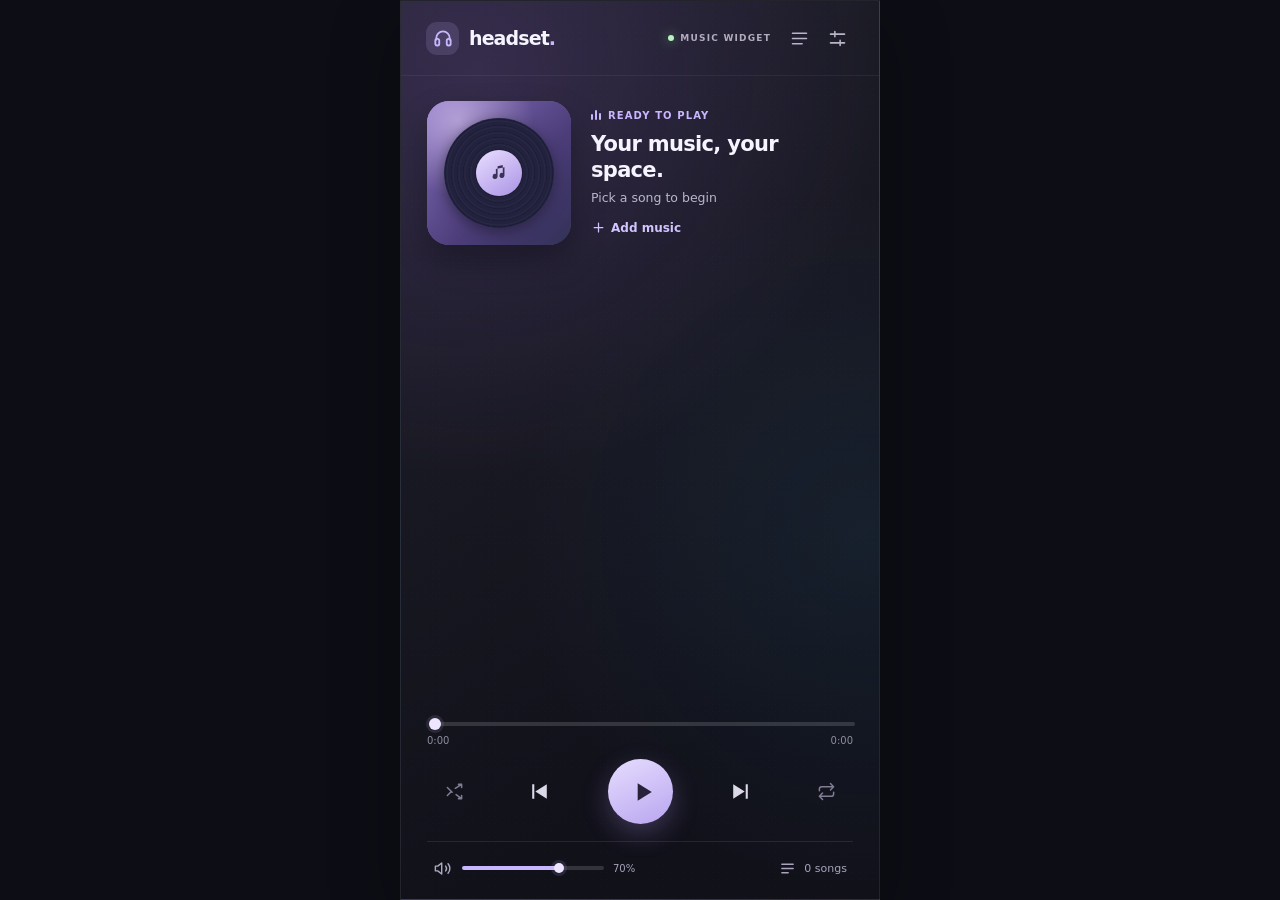
==== commit 2fc3c602: "Focus on compact PC widget: remove minimize/maximize buttons, add smooth play/pause transition, and " ====
--- a/HeadSet-Widget-App/public/index.html
+++ b/HeadSet-Widget-App/public/index.html
@@ -21,7 +21,6 @@
         <span class="live-tag"><span class="tiny-dot"></span> MUSIC WIDGET</span>
         <button class="icon-button" id="libraryToggle" type="button" aria-label="Open music library" title="Music library"><svg viewBox="0 0 24 24" fill="none" stroke="currentColor" stroke-width="1.8" stroke-linecap="round"><path d="M4 6h16M4 12h16M4 18h11"/></svg></button>
         <button class="icon-button" id="settingsToggle" type="button" aria-label="Open sound settings" title="Sound settings"><svg viewBox="0 0 24 24" fill="none" stroke="currentColor" stroke-width="1.8" stroke-linecap="round" stroke-linejoin="round"><path d="M4 7h16M4 17h16M9 4v6M15 14v6"/></svg></button>
-        <button class="icon-button" id="desktopToggle" type="button" aria-label="Open Desktop Player" title="Open Full Desktop Player" onclick="fetch('/api/open-desktop').catch(()=>{})"><svg viewBox="0 0 24 24" fill="none" stroke="currentColor" stroke-width="1.8" stroke-linecap="round" stroke-linejoin="round"><path d="M15 3h6v6M9 21H3v-6M21 3l-7 7M3 21l7-7"/></svg></button>
       </div>
     </header>
 
@@ -49,7 +48,7 @@
       <div class="player-buttons">
         <button class="mode-button" id="shuffle" type="button" aria-label="Shuffle off" title="Shuffle"><svg viewBox="0 0 24 24" fill="none" stroke="currentColor" stroke-width="1.9" stroke-linecap="round" stroke-linejoin="round"><path d="m17 3 4 0 0 4M3 17l5-5M13 8l8-5M17 21h4v-4M3 7l6 6M14 16l7 5"/></svg></button>
         <button class="transport" id="prev" type="button" aria-label="Previous song" title="Previous"><svg viewBox="0 0 24 24" fill="currentColor"><path d="M5 5h2v14H5zm14 0v14L8 12z"/></svg></button>
-        <button class="play" id="play" type="button" aria-label="Play"><svg id="playIcon" viewBox="0 0 24 24" fill="currentColor"><path d="m8 4 13 8-13 8z"/></svg><svg id="pauseIcon" viewBox="0 0 24 24" fill="currentColor" hidden><rect x="6.5" y="4" width="4" height="16" rx="1.3"/><rect x="13.5" y="4" width="4" height="16" rx="1.3"/></svg></button>
+        <button class="play" id="play" type="button" aria-label="Play"><span class="icon-layer play-state" id="playIcon"><svg viewBox="0 0 24 24" fill="currentColor"><path d="m8 4 13 8-13 8z"/></svg></span><span class="icon-layer pause-state" id="pauseIcon"><svg viewBox="0 0 24 24" fill="currentColor"><rect x="6.5" y="4" width="4" height="16" rx="1.3"/><rect x="13.5" y="4" width="4" height="16" rx="1.3"/></svg></span></button>
         <button class="transport" id="next" type="button" aria-label="Next song" title="Next"><svg viewBox="0 0 24 24" fill="currentColor"><path d="M17 5h2v14h-2zM5 5v14l11-7z"/></svg></button>
         <button class="mode-button" id="repeat" type="button" aria-label="Repeat off" title="Repeat"><svg viewBox="0 0 24 24" fill="none" stroke="currentColor" stroke-width="1.9" stroke-linecap="round" stroke-linejoin="round"><path d="m17 2 4 4-4 4M3 11V9a3 3 0 0 1 3-3h15M7 22l-4-4 4-4M21 13v2a3 3 0 0 1-3 3H3"/></svg><span id="repeatOne" hidden>1</span></button>
       </div>
--- a/HeadSet-Widget-App/public/style.css
+++ b/HeadSet-Widget-App/public/style.css
@@ -1,6 +1,6 @@
 :root{color-scheme:dark;--bg:#101018;--panel:#181821;--muted:#9391a4;--text:#f6f4ff;--accent:#c8b6ff;--accent2:#96d5e6;--line:rgba(255,255,255,.09)}
 *{box-sizing:border-box}html,body{margin:0;min-height:100%;font-family:Inter,"Segoe UI",system-ui,sans-serif}body{background:#0d0d15;color:var(--text);display:grid;place-items:center;overflow:hidden}button,input{font:inherit}button{cursor:pointer}button:focus-visible,input:focus-visible{outline:2px solid #d8c4ff;outline-offset:4px}button{border:0;background:transparent;color:inherit}button:disabled{opacity:.45;cursor:default}[hidden]{display:none!important}svg{width:21px;height:21px;display:block}.widget{height:100dvh;min-height:430px;width:100%;max-width:480px;overflow:hidden;isolation:isolate;position:relative;background:radial-gradient(circle at 16% 8%,rgba(160,108,237,.18),transparent 44%),radial-gradient(circle at 98% 60%,rgba(53,138,178,.11),transparent 49%),linear-gradient(148deg,#20202b,#11111a 78%);border:1px solid rgba(255,255,255,.075);box-shadow:0 22px 65px rgba(0,0,0,.3);display:flex;flex-direction:column}
-.widget::before{content:"";position:absolute;inset:0;pointer-events:none;background-image:radial-gradient(rgba(255,255,255,.075) .4px,transparent .4px);background-size:7px 7px;opacity:.22}.bar{position:relative;z-index:1;height:75px;flex-shrink:0;display:flex;align-items:center;justify-content:space-between;padding:0 25px;border-bottom:1px solid rgba(255,255,255,.055)}.logo{display:flex;gap:10px;align-items:center;font-size:19px;font-weight:750;letter-spacing:-.9px}.logo-mark{width:33px;height:33px;display:grid;place-items:center;background:rgba(200,182,255,.15);color:var(--accent);border-radius:11px}.logo-mark svg{width:20px;height:20px}.logo-dot{color:var(--accent)}.bar-actions{display:flex;align-items:center;gap:5px}.live-tag{font-size:9px;letter-spacing:1.2px;font-weight:750;color:#b3acbf;display:flex;align-items:center;gap:6px;margin-right:7px;white-space:nowrap}.tiny-dot{width:6px;height:6px;background:#b7f3c0;border-radius:50%;box-shadow:0 0 12px rgba(166,246,176,.6)}.icon-button{width:33px;height:33px;display:grid;place-items:center;border-radius:11px;color:#b8b4c9;transition:.18s}.icon-button:hover,.icon-button.active{background:rgba(255,255,255,.11);color:#fff}.main-player{position:relative;z-index:1;display:flex;flex-direction:column;flex:1;padding:23px 26px 15px;min-height:0}.now-playing{display:flex;gap:20px;align-items:center;min-height:147px}.album{height:144px;width:144px;flex-shrink:0;border-radius:22px;overflow:hidden;position:relative;box-shadow:0 16px 32px rgba(0,0,0,.28),inset 0 0 0 1px rgba(255,255,255,.2);background:linear-gradient(140deg,#8b78ce,#322c67 65%,#131932)}.album img{width:100%;height:100%;object-fit:cover}.album-fallback{height:100%;display:grid;place-items:center;background:radial-gradient(circle at 22% 14%,rgba(241,221,255,.5),transparent 45%),linear-gradient(135deg,#8670c0,#4c3d79 60%,#323157)}.record{width:110px;height:110px;border-radius:50%;background:repeating-radial-gradient(circle,#22223f 0,#22223f 3px,#292947 4px,#1a1b31 6px);display:grid;place-items:center;box-shadow:0 4px 15px #201b30aa}.record-core{height:46px;width:46px;border-radius:50%;background:linear-gradient(145deg,#eadfff,#a992e5);display:grid;place-items:center;color:#393353}.record-core svg{height:23px;width:23px}body.playing .record{animation:spin 10s linear infinite}@keyframes spin{to{transform:rotate(360deg)}}.song-details{min-width:0;display:flex;flex-direction:column;align-items:flex-start}.eyebrow{font-size:10px;letter-spacing:1.1px;font-weight:800;color:var(--accent);display:flex;align-items:center;gap:7px;margin-bottom:10px}.playing-indicator{display:flex;gap:2px;align-items:end;height:10px}.playing-indicator i{height:6px;width:2px;border-radius:3px;background:currentColor}.playing-indicator i:nth-child(2){height:10px}.playing-indicator i:nth-child(3){height:7px}body.playing .playing-indicator i{animation:bars .7s infinite alternate ease-in-out}body.playing .playing-indicator i:nth-child(2){animation-delay:.2s}body.playing .playing-indicator i:nth-child(3){animation-delay:.4s}@keyframes bars{to{height:3px}}.song-details h1{font-size:21px;line-height:1.24;font-weight:780;letter-spacing:-.7px;margin:0 0 7px;overflow:hidden;display:-webkit-box;-webkit-line-clamp:2;-webkit-box-orient:vertical;word-break:break-word}.song-details p{margin:0;font-size:12.5px;color:#bab7cc;white-space:nowrap;overflow:hidden;text-overflow:ellipsis;max-width:100%}.add-quick{display:flex;gap:5px;align-items:center;color:#d2c4ff;font-size:12px;margin-top:15px;padding:0;font-weight:700}.add-quick svg{width:15px;height:15px}.add-quick:hover{text-decoration:underline}.timeline{margin-top:auto;padding-top:24px}.timeline input,.volume-control input,.speed-slider{appearance:none;-webkit-appearance:none;width:100%;height:18px;background:transparent;cursor:pointer;display:block}.timeline input::-webkit-slider-runnable-track,.volume-control input::-webkit-slider-runnable-track,.speed-slider::-webkit-slider-runnable-track{height:4px;border-radius:99px;background:linear-gradient(to right,var(--accent) var(--fill,0%),rgba(255,255,255,.14) var(--fill,0%))}.timeline input::-moz-range-track,.volume-control input::-moz-range-track,.speed-slider::-moz-range-track{height:4px;border-radius:99px;background:rgba(255,255,255,.14)}.timeline input::-moz-range-progress,.volume-control input::-moz-range-progress,.speed-slider::-moz-range-progress{height:4px;background:var(--accent)}.timeline input::-webkit-slider-thumb,.volume-control input::-webkit-slider-thumb,.speed-slider::-webkit-slider-thumb{appearance:none;-webkit-appearance:none;background:#eee6ff;width:12px;height:12px;border-radius:50%;margin-top:-4px;box-shadow:0 0 0 3px rgba(203,177,255,.12)}.timeline input::-moz-range-thumb,.volume-control input::-moz-range-thumb,.speed-slider::-moz-range-thumb{border:0;width:12px;height:12px;background:#eee6ff;border-radius:50%}.times{display:flex;justify-content:space-between;color:#8e8c9e;font-size:10px;margin-top:1px;font-variant-numeric:tabular-nums}.player-buttons{display:flex;justify-content:space-between;align-items:center;gap:8px;margin:13px 10px 17px}.player-buttons button{display:grid;place-items:center}.mode-button{width:34px;height:34px;position:relative;color:#817d94}.mode-button.on{color:var(--accent)}.mode-button svg{height:19px;width:19px}.mode-button span{position:absolute;right:1px;bottom:-1px;border-radius:50%;background:#c8b6ff;color:#251d38;font-size:9px;width:12px;height:12px;display:grid;place-items:center}.transport{width:41px;height:41px;color:#dbd8e8}.transport svg{width:25px;height:25px}.transport:hover,.mode-button:hover{color:white}.play{width:65px;height:65px;border-radius:50%;background:linear-gradient(155deg,#e6ddff,#b9a5ef);color:#27213a;box-shadow:0 9px 26px #a68add4d;transition:transform .15s}.play:hover{transform:scale(1.05)}.play:active{transform:scale(.97)}.play svg{width:26px;height:26px}.bottom-bar{border-top:1px solid var(--line);padding:15px 0 5px;display:flex;align-items:center;justify-content:space-between;gap:17px}.volume-control{display:flex;align-items:center;gap:7px;flex:1;max-width:214px}.sm-icon{width:26px;display:grid;place-items:center;color:#aca9c0}.sm-icon svg{width:19px;height:19px}.volume-control input{flex:1;min-width:0}.volume-control input::-webkit-slider-thumb{width:10px;height:10px;margin-top:-3px}.volume-control span{font-size:10px;font-variant-numeric:tabular-nums;color:#a7a2b9;min-width:28px}.queue-shortcut{display:flex;align-items:center;gap:8px;font-size:11px;color:#a9a3bc;white-space:nowrap}.queue-shortcut svg{width:17px;height:17px}.queue-shortcut:hover{color:white}
+.widget::before{content:"";position:absolute;inset:0;pointer-events:none;background-image:radial-gradient(rgba(255,255,255,.075) .4px,transparent .4px);background-size:7px 7px;opacity:.22}.bar{position:relative;z-index:1;height:75px;flex-shrink:0;display:flex;align-items:center;justify-content:space-between;padding:0 25px;border-bottom:1px solid rgba(255,255,255,.055)}.logo{display:flex;gap:10px;align-items:center;font-size:19px;font-weight:750;letter-spacing:-.9px}.logo-mark{width:33px;height:33px;display:grid;place-items:center;background:rgba(200,182,255,.15);color:var(--accent);border-radius:11px}.logo-mark svg{width:20px;height:20px}.logo-dot{color:var(--accent)}.bar-actions{display:flex;align-items:center;gap:5px}.live-tag{font-size:9px;letter-spacing:1.2px;font-weight:750;color:#b3acbf;display:flex;align-items:center;gap:6px;margin-right:7px;white-space:nowrap}.tiny-dot{width:6px;height:6px;background:#b7f3c0;border-radius:50%;box-shadow:0 0 12px rgba(166,246,176,.6)}.icon-button{width:33px;height:33px;display:grid;place-items:center;border-radius:11px;color:#b8b4c9;transition:.18s}.icon-button:hover,.icon-button.active{background:rgba(255,255,255,.11);color:#fff}.main-player{position:relative;z-index:1;display:flex;flex-direction:column;flex:1;padding:23px 26px 15px;min-height:0}.now-playing{display:flex;gap:20px;align-items:center;min-height:147px}.album{height:144px;width:144px;flex-shrink:0;border-radius:22px;overflow:hidden;position:relative;box-shadow:0 16px 32px rgba(0,0,0,.28),inset 0 0 0 1px rgba(255,255,255,.2);background:linear-gradient(140deg,#8b78ce,#322c67 65%,#131932)}.album img{width:100%;height:100%;object-fit:cover}.album-fallback{height:100%;display:grid;place-items:center;background:radial-gradient(circle at 22% 14%,rgba(241,221,255,.5),transparent 45%),linear-gradient(135deg,#8670c0,#4c3d79 60%,#323157)}.record{width:110px;height:110px;border-radius:50%;background:repeating-radial-gradient(circle,#22223f 0,#22223f 3px,#292947 4px,#1a1b31 6px);display:grid;place-items:center;box-shadow:0 4px 15px #201b30aa}.record-core{height:46px;width:46px;border-radius:50%;background:linear-gradient(145deg,#eadfff,#a992e5);display:grid;place-items:center;color:#393353}.record-core svg{height:23px;width:23px}body.playing .record{animation:spin 10s linear infinite}@keyframes spin{to{transform:rotate(360deg)}}.song-details{min-width:0;display:flex;flex-direction:column;align-items:flex-start}.eyebrow{font-size:10px;letter-spacing:1.1px;font-weight:800;color:var(--accent);display:flex;align-items:center;gap:7px;margin-bottom:10px}.playing-indicator{display:flex;gap:2px;align-items:end;height:10px}.playing-indicator i{height:6px;width:2px;border-radius:3px;background:currentColor}.playing-indicator i:nth-child(2){height:10px}.playing-indicator i:nth-child(3){height:7px}body.playing .playing-indicator i{animation:bars .7s infinite alternate ease-in-out}body.playing .playing-indicator i:nth-child(2){animation-delay:.2s}body.playing .playing-indicator i:nth-child(3){animation-delay:.4s}@keyframes bars{to{height:3px}}.song-details h1{font-size:21px;line-height:1.24;font-weight:780;letter-spacing:-.7px;margin:0 0 7px;overflow:hidden;display:-webkit-box;-webkit-line-clamp:2;-webkit-box-orient:vertical;word-break:break-word}.song-details p{margin:0;font-size:12.5px;color:#bab7cc;white-space:nowrap;overflow:hidden;text-overflow:ellipsis;max-width:100%}.add-quick{display:flex;gap:5px;align-items:center;color:#d2c4ff;font-size:12px;margin-top:15px;padding:0;font-weight:700}.add-quick svg{width:15px;height:15px}.add-quick:hover{text-decoration:underline}.timeline{margin-top:auto;padding-top:24px}.timeline input,.volume-control input,.speed-slider{appearance:none;-webkit-appearance:none;width:100%;height:18px;background:transparent;cursor:pointer;display:block}.timeline input::-webkit-slider-runnable-track,.volume-control input::-webkit-slider-runnable-track,.speed-slider::-webkit-slider-runnable-track{height:4px;border-radius:99px;background:linear-gradient(to right,var(--accent) var(--fill,0%),rgba(255,255,255,.14) var(--fill,0%))}.timeline input::-moz-range-track,.volume-control input::-moz-range-track,.speed-slider::-moz-range-track{height:4px;border-radius:99px;background:rgba(255,255,255,.14)}.timeline input::-moz-range-progress,.volume-control input::-moz-range-progress,.speed-slider::-moz-range-progress{height:4px;background:var(--accent)}.timeline input::-webkit-slider-thumb,.volume-control input::-webkit-slider-thumb,.speed-slider::-webkit-slider-thumb{appearance:none;-webkit-appearance:none;background:#eee6ff;width:12px;height:12px;border-radius:50%;margin-top:-4px;box-shadow:0 0 0 3px rgba(203,177,255,.12)}.timeline input::-moz-range-thumb,.volume-control input::-moz-range-thumb,.speed-slider::-moz-range-thumb{border:0;width:12px;height:12px;background:#eee6ff;border-radius:50%}.times{display:flex;justify-content:space-between;color:#8e8c9e;font-size:10px;margin-top:1px;font-variant-numeric:tabular-nums}.player-buttons{display:flex;justify-content:space-between;align-items:center;gap:8px;margin:13px 10px 17px}.player-buttons button{display:grid;place-items:center}.mode-button{width:34px;height:34px;position:relative;color:#817d94}.mode-button.on{color:var(--accent)}.mode-button svg{height:19px;width:19px}.mode-button span{position:absolute;right:1px;bottom:-1px;border-radius:50%;background:#c8b6ff;color:#251d38;font-size:9px;width:12px;height:12px;display:grid;place-items:center}.transport{width:41px;height:41px;color:#dbd8e8}.transport svg{width:25px;height:25px}.transport:hover,.mode-button:hover{color:white}.play{width:65px;height:65px;border-radius:50%;background:linear-gradient(155deg,#e6ddff,#b9a5ef);color:#27213a;box-shadow:0 9px 26px #a68add4d;position:relative;display:grid;place-items:center;transition:transform .2s cubic-bezier(0.34, 1.56, 0.64, 1), box-shadow .2s ease}.play:hover{transform:scale(1.07);box-shadow:0 12px 32px #a68add66}.play:active{transform:scale(.94)}.icon-layer{position:absolute;inset:0;display:grid;place-items:center;transition:opacity .25s cubic-bezier(0.4, 0, 0.2, 1), transform .25s cubic-bezier(0.4, 0, 0.2, 1)}.icon-layer svg{width:26px;height:26px}.play-state svg{margin-left:3px}body:not(.playing) .play-state{opacity:1;transform:scale(1) rotate(0deg);pointer-events:auto}body:not(.playing) .pause-state{opacity:0;transform:scale(0.5) rotate(-25deg);pointer-events:none}body.playing .play-state{opacity:0;transform:scale(0.5) rotate(25deg);pointer-events:none}body.playing .pause-state{opacity:1;transform:scale(1) rotate(0deg);pointer-events:auto}.bottom-bar{border-top:1px solid var(--line);padding:15px 0 5px;display:flex;align-items:center;justify-content:space-between;gap:17px}.volume-control{display:flex;align-items:center;gap:7px;flex:1;max-width:214px}.sm-icon{width:26px;display:grid;place-items:center;color:#aca9c0}.sm-icon svg{width:19px;height:19px}.volume-control input{flex:1;min-width:0}.volume-control input::-webkit-slider-thumb{width:10px;height:10px;margin-top:-3px}.volume-control span{font-size:10px;font-variant-numeric:tabular-nums;color:#a7a2b9;min-width:28px}.queue-shortcut{display:flex;align-items:center;gap:8px;font-size:11px;color:#a9a3bc;white-space:nowrap}.queue-shortcut svg{width:17px;height:17px}.queue-shortcut:hover{color:white}
 .panel{position:absolute;z-index:4;inset:75px 0 0;background:linear-gradient(148deg,#1f1d2c,#15141f 85%);padding:25px 24px 15px;display:flex;flex-direction:column;box-shadow:0 -9px 28px rgba(0,0,0,.1);animation:slide .22s ease-out;overflow:hidden}@keyframes slide{from{opacity:.3;transform:translateY(22px)}to{opacity:1;transform:translateY(0)}}.panel-top{display:flex;justify-content:space-between;align-items:flex-start;gap:10px}.panel-kicker{font-size:9px;color:#aa9bcd;font-weight:800;letter-spacing:1.4px}.panel-top h2{font-size:23px;margin:7px 0 20px;letter-spacing:-.8px}.panel-top h2 span{font-size:12px;vertical-align:middle;color:#8e85a8;background:#302d40;border-radius:8px;padding:3px 8px;margin-left:4px}.close{font-size:26px;line-height:1}.library-tools{display:flex;gap:8px;margin-bottom:12px}.search-wrap{display:flex;gap:9px;align-items:center;background:#292738;border:1px solid rgba(255,255,255,.07);padding:0 13px;border-radius:12px;flex:1;min-width:0}.search-wrap svg{width:16px;height:16px;color:#a8a3ba}.search-wrap input{background:transparent;outline:0;border:0;color:white;font-size:12px;width:100%;height:40px;min-width:0}.search-wrap input::placeholder{color:#8f8aa2}.upload-button,.refresh-button{width:40px;height:40px;flex-shrink:0;border-radius:12px;display:grid;place-items:center;font-size:25px}.upload-button{background:var(--accent);color:#302340}.refresh-button{border:1px solid rgba(255,255,255,.1);color:#a8a1bb}.refresh-button svg{width:18px;height:18px}.list-scroller{overflow-y:auto;min-height:0;flex:1;scrollbar-width:thin;scrollbar-color:#4b465f transparent}.songs{list-style:none;padding:0;margin:0}.songs li+li{border-top:1px solid rgba(255,255,255,.05)}.song-button{display:flex;width:100%;align-items:center;text-align:left;gap:11px;padding:9px 6px;border-radius:12px}.song-button:hover,.song-button.active{background:rgba(200,182,255,.09)}.mini-art{height:41px;width:41px;border-radius:10px;display:grid;place-items:center;flex-shrink:0;color:#dfd2ff;background:linear-gradient(140deg,#655886,#302842);overflow:hidden}.mini-art img{width:100%;height:100%;object-fit:cover}.mini-art svg{width:20px;height:20px}.list-meta{display:block;min-width:0;flex:1}.list-meta strong{font-size:12px;white-space:nowrap;overflow:hidden;text-overflow:ellipsis;display:block}.list-meta small{font-size:10px;color:#a8a3bb;white-space:nowrap;overflow:hidden;text-overflow:ellipsis;display:block;margin-top:4px}.song-button .song-arrow{color:#b5a0ff;font-size:13px;margin-right:7px}.panel-foot,.settings-foot{font-size:10px;color:#79758e;margin:12px 1px 2px}.empty-list{text-align:center;display:flex;flex-direction:column;align-items:center;gap:9px;margin-top:34px;font-size:12px;color:#a7a1ba}.empty-disc{font-size:36px;color:#c1adef}.empty-list strong{font-size:14px;color:white}.empty-list button{background:#c8b6ff;color:#282135;border-radius:10px;padding:9px 16px;margin-top:8px;font-size:11px;font-weight:750}.settings-caption{font-size:11px;letter-spacing:1.1px;color:#9f95b9;margin:1px 0 12px}.preset-row{display:flex;gap:6px}.preset{border:1px solid rgba(255,255,255,.1);background:rgba(255,255,255,.04);border-radius:10px;flex:1;padding:9px 0;font-size:10px;color:#b7b1c8}.preset.selected{border-color:#bfa9ed;background:rgba(191,169,237,.2);color:#ebdcff}.equalizer{display:flex;justify-content:space-around;gap:9px;margin:18px 0 18px}.eq-band{display:flex;flex-direction:column;align-items:center;gap:7px;flex:1}.eq-band span{font-size:10px;color:#cbbdf2}.eq-band small{font-size:10px;color:#8e86a2}.eq-band input{writing-mode:vertical-lr;direction:rtl;appearance:slider-vertical;-webkit-appearance:slider-vertical;height:109px;width:20px;accent-color:#c8b6ff}.tempo-heading{display:flex;align-items:center;justify-content:space-between;border-top:1px solid var(--line);padding-top:15px}.tempo-heading h3{font-size:13px;margin:0 0 5px}.tempo-heading p{font-size:10px;color:#aaa2ba;margin:0}.tempo-heading strong{font-size:13px;color:#cbbaff}.speed-slider{margin:10px 0 3px}.settings-foot{margin-top:auto}.toast{position:absolute;z-index:10;left:50%;bottom:12px;transform:translate(-50%,20px);opacity:0;pointer-events:none;padding:9px 15px;background:#dbcaff;color:#29233a;border-radius:99px;font-size:11px;font-weight:750;box-shadow:0 6px 22px #0008;transition:.2s;white-space:nowrap}.toast.visible{opacity:1;transform:translate(-50%,0)}
 @media(max-width:410px){.bar{padding:0 17px}.main-player{padding:20px 20px 14px}.now-playing{gap:14px}.album{width:120px;height:120px}.record{width:92px;height:92px}.song-details h1{font-size:18px}.song-details p{font-size:11px}.live-tag{display:none}.panel{padding:22px 19px 13px}}
 @media(max-height:480px){.bar{height:62px}.widget{min-height:0}.main-player{padding-top:13px}.now-playing{min-height:112px}.album{height:112px;width:112px}.record{height:85px;width:85px}.timeline{padding-top:10px}.player-buttons{margin:8px 8px}.play{width:51px;height:51px}.bottom-bar{padding-top:9px}.panel{inset:62px 0 0}}
